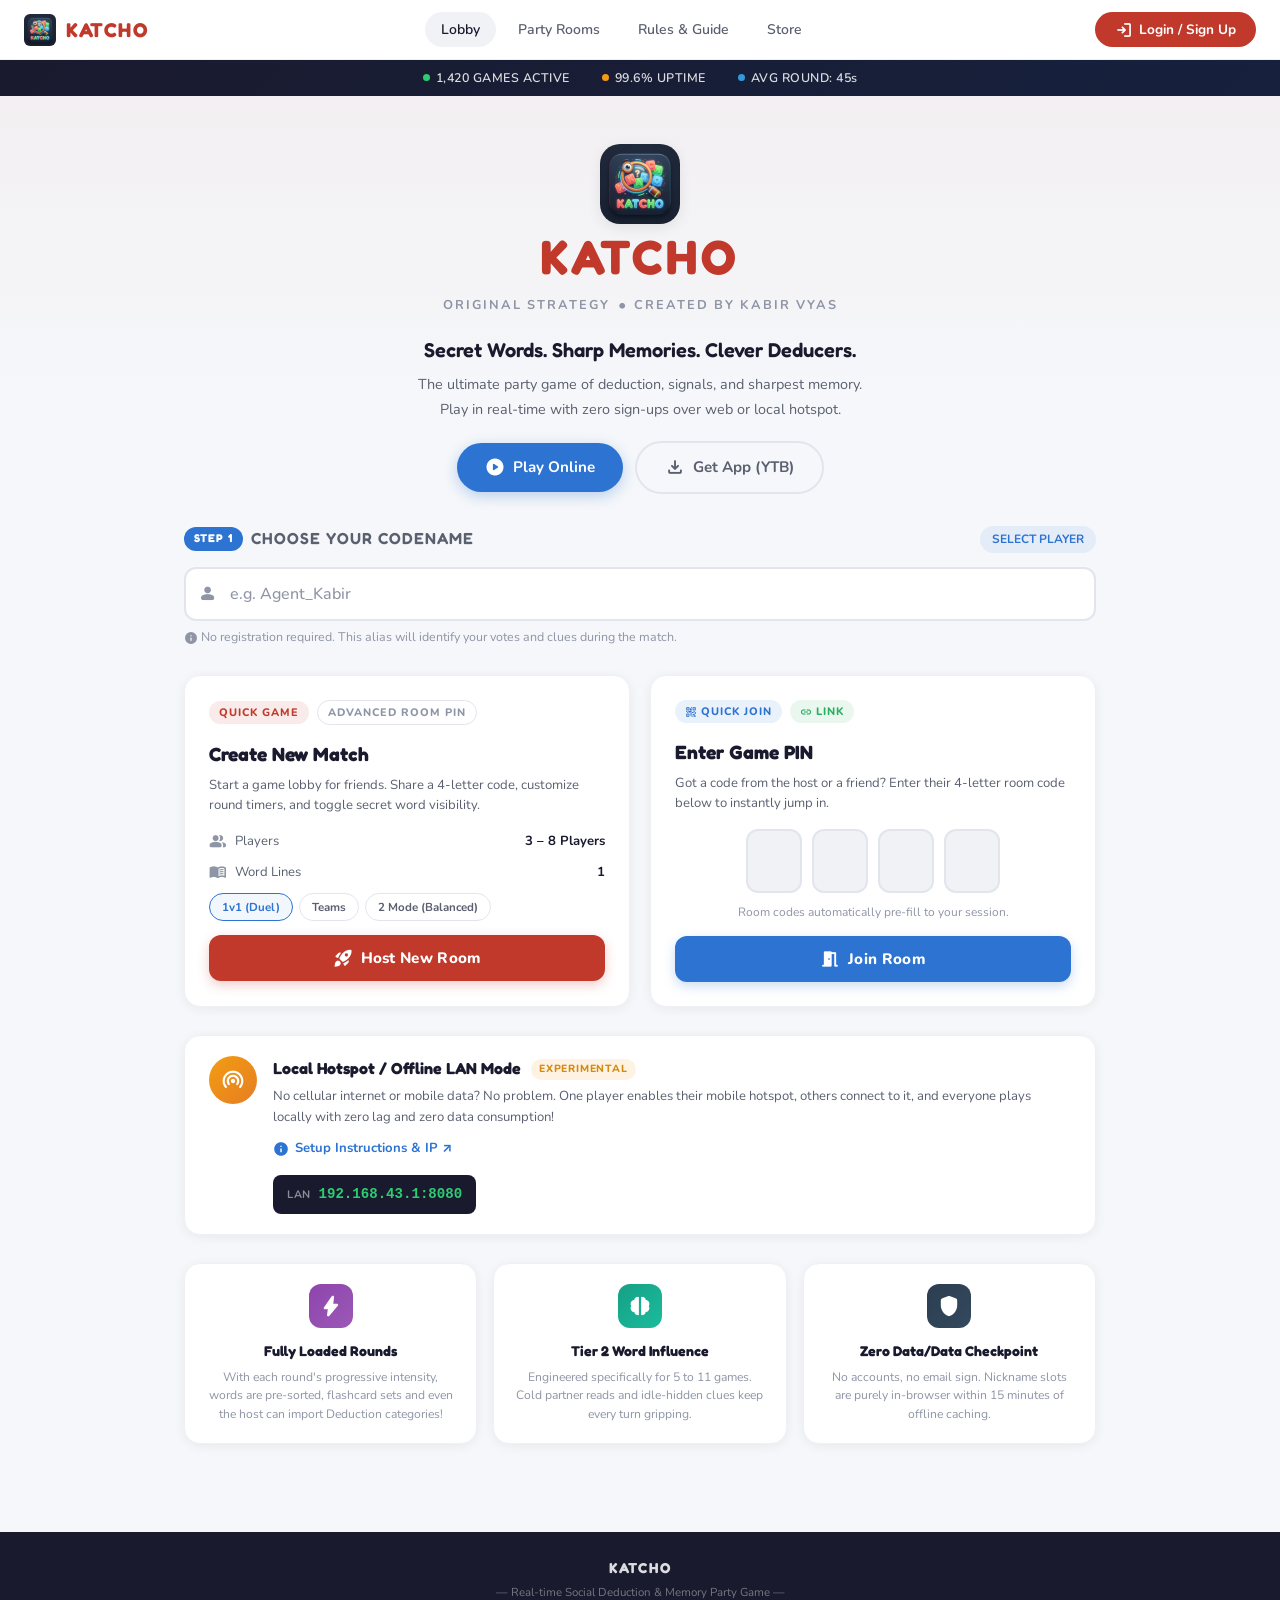
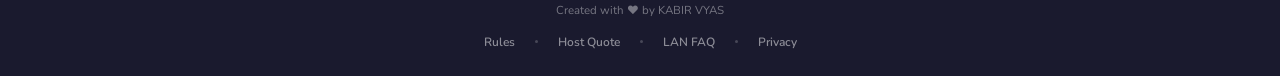
==== static/landing.html @ ed32285f "create files for KATCHO game." ====
<!DOCTYPE html>
<html lang="en">
<head>
  <meta charset="UTF-8" />
  <meta name="viewport" content="width=device-width, initial-scale=1.0" />
  <title>KATCHO — Real-Time Social Deduction & Memory Party Game | Created by KABIR VYAS</title>
  <meta name="description" content="KATCHO is a real-time social deduction & memory party game. Secret words, sharp memories, clever deducers. Play in real-time with zero sign-ups over web or local hotspot." />

  <!-- PWA Meta -->
  <link rel="manifest" href="/manifest.json" />
  <meta name="theme-color" content="#C0392B" />
  <link rel="icon" type="image/png" href="/static/icons/icon-192.png" />
  <link rel="apple-touch-icon" href="/static/icons/icon-192.png" />

  <!-- Fonts -->
  <link rel="preconnect" href="https://fonts.googleapis.com">
  <link rel="preconnect" href="https://fonts.gstatic.com" crossorigin>
  <link href="https://fonts.googleapis.com/css2?family=Fredoka:wght@400;500;600;700&family=Nunito:wght@400;600;700;800;900&family=Inter:wght@400;500;600;700&display=swap" rel="stylesheet">
  <!-- Material Symbols -->
  <link href="https://fonts.googleapis.com/css2?family=Material+Symbols+Rounded:opsz,wght,FILL,GRAD@24,400,1,0" rel="stylesheet" />

  <style>
    /* ============================
       CSS RESET & VARIABLES
       ============================ */
    *, *::before, *::after { box-sizing: border-box; margin: 0; padding: 0; }

    :root {
      --clr-primary: #C0392B;
      --clr-primary-dark: #A93226;
      --clr-primary-light: #E74C3C;
      --clr-accent: #2C73D2;
      --clr-accent-dark: #1A5FB4;
      --clr-accent-light: #5B9BF0;
      --clr-success: #27AE60;
      --clr-warning: #F39C12;
      --clr-bg: #F5F7FA;
      --clr-surface: #FFFFFF;
      --clr-surface-alt: #F0F2F5;
      --clr-text: #1A1A2E;
      --clr-text-secondary: #5A6070;
      --clr-text-muted: #8E95A5;
      --clr-border: #E2E5EC;
      --clr-border-light: #EEF0F4;
      --shadow-sm: 0 1px 3px rgba(0,0,0,0.06), 0 1px 2px rgba(0,0,0,0.04);
      --shadow-md: 0 4px 14px rgba(0,0,0,0.08);
      --shadow-lg: 0 10px 30px rgba(0,0,0,0.10);
      --shadow-card: 0 2px 12px rgba(0,0,0,0.06);
      --radius-sm: 8px;
      --radius-md: 12px;
      --radius-lg: 16px;
      --radius-xl: 20px;
      --radius-pill: 100px;
      --font-display: 'Fredoka', sans-serif;
      --font-body: 'Nunito', 'Inter', sans-serif;
      --transition: 0.25s cubic-bezier(0.4, 0, 0.2, 1);
    }

    html { scroll-behavior: smooth; }
    body {
      font-family: var(--font-body);
      background: var(--clr-bg);
      color: var(--clr-text);
      line-height: 1.6;
      -webkit-font-smoothing: antialiased;
      overflow-x: hidden;
    }
    a { color: var(--clr-accent); text-decoration: none; }
    a:hover { text-decoration: underline; }
    img { max-width: 100%; display: block; }
    button { cursor: pointer; font-family: inherit; border: none; }
    input { font-family: inherit; }

    .material-symbols-rounded {
      font-variation-settings: 'FILL' 1, 'wght' 500, 'GRAD' 0, 'opsz' 24;
      vertical-align: middle;
    }

    /* ============================
       TOP NAVIGATION
       ============================ */
    .top-nav {
      position: sticky;
      top: 0;
      z-index: 100;
      background: rgba(255,255,255,0.92);
      backdrop-filter: blur(16px);
      -webkit-backdrop-filter: blur(16px);
      border-bottom: 1px solid var(--clr-border-light);
      padding: 0 24px;
      height: 60px;
      display: flex;
      align-items: center;
      justify-content: space-between;
    }
    .nav-brand {
      display: flex;
      align-items: center;
      gap: 10px;
    }
    .nav-brand img {
      width: 32px;
      height: 32px;
      border-radius: 6px;
    }
    .nav-brand-text {
      font-family: var(--font-display);
      font-weight: 700;
      font-size: 1.25rem;
      color: var(--clr-primary);
      letter-spacing: 1.5px;
    }
    .nav-links {
      display: flex;
      align-items: center;
      gap: 6px;
      list-style: none;
    }
    .nav-links a {
      padding: 8px 16px;
      border-radius: var(--radius-pill);
      font-weight: 600;
      font-size: 0.875rem;
      color: var(--clr-text-secondary);
      transition: var(--transition);
    }
    .nav-links a:hover, .nav-links a.active {
      background: var(--clr-surface-alt);
      color: var(--clr-text);
      text-decoration: none;
    }
    .nav-actions {
      display: flex;
      align-items: center;
      gap: 10px;
    }
    .btn-nav-login {
      padding: 8px 20px;
      border-radius: var(--radius-pill);
      background: var(--clr-primary);
      color: #fff;
      font-weight: 700;
      font-size: 0.85rem;
      transition: var(--transition);
      display: flex;
      align-items: center;
      gap: 6px;
    }
    .btn-nav-login:hover {
      background: var(--clr-primary-dark);
      transform: translateY(-1px);
      box-shadow: 0 4px 12px rgba(192,57,43,0.3);
    }

    /* ============================
       LIVE STATUS BAR
       ============================ */
    .status-bar {
      background: linear-gradient(135deg, #1A1A2E 0%, #16213E 100%);
      color: rgba(255,255,255,0.85);
      padding: 8px 24px;
      display: flex;
      align-items: center;
      justify-content: center;
      gap: 32px;
      font-size: 0.78rem;
      font-weight: 600;
      letter-spacing: 0.5px;
    }
    .status-bar .stat-item {
      display: flex;
      align-items: center;
      gap: 6px;
    }
    .stat-dot {
      width: 7px;
      height: 7px;
      border-radius: 50%;
      background: #2ECC71;
      animation: pulse-dot 2s infinite;
    }
    .stat-dot.orange { background: #F39C12; }
    .stat-dot.blue { background: #3498DB; }
    @keyframes pulse-dot {
      0%, 100% { opacity: 1; }
      50% { opacity: 0.4; }
    }

    /* ============================
       HERO SECTION
       ============================ */
    .hero-section {
      text-align: center;
      padding: 48px 24px 32px;
      background: linear-gradient(180deg, rgba(192,57,43,0.04) 0%, transparent 70%);
    }
    .hero-logo-wrap {
      display: flex;
      flex-direction: column;
      align-items: center;
      gap: 6px;
      margin-bottom: 16px;
    }
    .hero-logo-icon {
      width: 80px;
      height: 80px;
      border-radius: 20px;
      box-shadow: var(--shadow-md);
      animation: float 3s ease-in-out infinite;
    }
    @keyframes float {
      0%, 100% { transform: translateY(0); }
      50% { transform: translateY(-6px); }
    }
    .hero-title {
      font-family: var(--font-display);
      font-size: 3rem;
      font-weight: 700;
      color: var(--clr-primary);
      letter-spacing: 4px;
      line-height: 1.1;
    }
    .hero-subtitle-row {
      display: flex;
      align-items: center;
      justify-content: center;
      gap: 8px;
      margin-top: 4px;
    }
    .hero-subtitle {
      font-size: 0.8rem;
      font-weight: 700;
      color: var(--clr-text-muted);
      letter-spacing: 2px;
      text-transform: uppercase;
    }
    .hero-tagline {
      font-family: var(--font-display);
      font-size: 1.25rem;
      font-weight: 600;
      color: var(--clr-text);
      margin: 12px 0 6px;
    }
    .hero-description {
      max-width: 560px;
      margin: 0 auto;
      color: var(--clr-text-secondary);
      font-size: 0.9rem;
      line-height: 1.7;
    }
    .hero-cta-row {
      display: flex;
      align-items: center;
      justify-content: center;
      gap: 12px;
      margin-top: 20px;
    }
    .btn-hero {
      display: inline-flex;
      align-items: center;
      gap: 8px;
      padding: 12px 28px;
      border-radius: var(--radius-pill);
      font-weight: 700;
      font-size: 0.95rem;
      transition: var(--transition);
    }
    .btn-hero-primary {
      background: var(--clr-accent);
      color: #fff;
      box-shadow: 0 4px 14px rgba(44,115,210,0.3);
    }
    .btn-hero-primary:hover {
      background: var(--clr-accent-dark);
      transform: translateY(-2px);
      box-shadow: 0 6px 20px rgba(44,115,210,0.35);
      text-decoration: none;
    }
    .btn-hero-outline {
      background: transparent;
      color: var(--clr-text-secondary);
      border: 2px solid var(--clr-border);
    }
    .btn-hero-outline:hover {
      border-color: var(--clr-text-muted);
      color: var(--clr-text);
      text-decoration: none;
    }

    /* ============================
       MAIN CONTENT WRAPPER
       ============================ */
    .main-container {
      max-width: 960px;
      margin: 0 auto;
      padding: 0 24px 48px;
    }

    /* ============================
       SECTION: CODENAME PICKER
       ============================ */
    .section-header {
      display: flex;
      align-items: center;
      justify-content: space-between;
      margin-bottom: 14px;
    }
    .section-title {
      font-family: var(--font-display);
      font-weight: 600;
      font-size: 1rem;
      color: var(--clr-text-secondary);
      display: flex;
      align-items: center;
      gap: 8px;
      text-transform: uppercase;
      letter-spacing: 1px;
    }
    .section-title .step-badge {
      background: var(--clr-accent);
      color: #fff;
      font-size: 0.7rem;
      font-weight: 800;
      padding: 3px 10px;
      border-radius: var(--radius-pill);
    }
    .badge-select {
      font-size: 0.75rem;
      font-weight: 700;
      color: var(--clr-accent);
      background: rgba(44,115,210,0.08);
      padding: 4px 12px;
      border-radius: var(--radius-pill);
    }

    .codename-section {
      margin-bottom: 28px;
    }
    .codename-input-wrap {
      position: relative;
    }
    .codename-input {
      width: 100%;
      padding: 14px 18px;
      padding-left: 44px;
      border: 2px solid var(--clr-border);
      border-radius: var(--radius-md);
      font-size: 1rem;
      font-weight: 700;
      color: var(--clr-text);
      background: var(--clr-surface);
      transition: var(--transition);
      outline: none;
    }
    .codename-input:focus {
      border-color: var(--clr-accent);
      box-shadow: 0 0 0 3px rgba(44,115,210,0.12);
    }
    .codename-input::placeholder {
      color: var(--clr-text-muted);
      font-weight: 500;
    }
    .codename-icon {
      position: absolute;
      left: 14px;
      top: 50%;
      transform: translateY(-50%);
      color: var(--clr-text-muted);
      font-size: 1.2rem;
    }
    .codename-hint {
      font-size: 0.78rem;
      color: var(--clr-text-muted);
      margin-top: 6px;
    }

    /* ============================
       DUAL CARDS: CREATE / JOIN
       ============================ */
    .dual-cards {
      display: grid;
      grid-template-columns: 1fr 1fr;
      gap: 20px;
      margin-bottom: 28px;
    }
    .action-card {
      background: var(--clr-surface);
      border: 1px solid var(--clr-border-light);
      border-radius: var(--radius-lg);
      padding: 24px;
      box-shadow: var(--shadow-card);
      transition: var(--transition);
    }
    .action-card:hover {
      box-shadow: var(--shadow-md);
      transform: translateY(-2px);
    }
    .card-header-row {
      display: flex;
      align-items: center;
      gap: 8px;
      margin-bottom: 14px;
    }
    .card-tag {
      font-size: 0.68rem;
      font-weight: 800;
      text-transform: uppercase;
      letter-spacing: 1px;
      padding: 3px 10px;
      border-radius: var(--radius-pill);
    }
    .tag-red { background: rgba(192,57,43,0.1); color: var(--clr-primary); }
    .tag-blue { background: rgba(44,115,210,0.1); color: var(--clr-accent); }
    .tag-green { background: rgba(39,174,96,0.1); color: var(--clr-success); }
    .tag-outline {
      background: transparent;
      border: 1px solid var(--clr-border);
      color: var(--clr-text-muted);
    }
    .card-title {
      font-family: var(--font-display);
      font-size: 1.2rem;
      font-weight: 700;
      color: var(--clr-text);
      margin-bottom: 6px;
    }
    .card-desc {
      font-size: 0.82rem;
      color: var(--clr-text-secondary);
      margin-bottom: 16px;
      line-height: 1.5;
    }

    /* Create card options */
    .option-row {
      display: flex;
      align-items: center;
      gap: 8px;
      margin-bottom: 10px;
      font-size: 0.82rem;
      color: var(--clr-text-secondary);
    }
    .option-row .material-symbols-rounded {
      font-size: 1.1rem;
      color: var(--clr-text-muted);
    }
    .option-value {
      font-weight: 700;
      color: var(--clr-text);
      margin-left: auto;
    }
    .mode-pills {
      display: flex;
      gap: 6px;
      margin-top: 6px;
      margin-bottom: 14px;
    }
    .mode-pill {
      padding: 5px 12px;
      border-radius: var(--radius-pill);
      font-size: 0.72rem;
      font-weight: 700;
      border: 1.5px solid var(--clr-border);
      color: var(--clr-text-secondary);
      background: transparent;
      transition: var(--transition);
    }
    .mode-pill.active {
      border-color: var(--clr-accent);
      color: var(--clr-accent);
      background: rgba(44,115,210,0.06);
    }
    .mode-pill:hover { border-color: var(--clr-accent-light); }

    .btn-action {
      display: flex;
      align-items: center;
      justify-content: center;
      gap: 8px;
      width: 100%;
      padding: 13px 20px;
      border-radius: var(--radius-md);
      font-weight: 800;
      font-size: 0.95rem;
      transition: var(--transition);
      letter-spacing: 0.3px;
    }
    .btn-host {
      background: var(--clr-primary);
      color: #fff;
      box-shadow: 0 4px 12px rgba(192,57,43,0.25);
    }
    .btn-host:hover {
      background: var(--clr-primary-dark);
      transform: translateY(-1px);
      box-shadow: 0 6px 18px rgba(192,57,43,0.3);
    }
    .btn-join {
      background: var(--clr-accent);
      color: #fff;
      box-shadow: 0 4px 12px rgba(44,115,210,0.25);
    }
    .btn-join:hover {
      background: var(--clr-accent-dark);
      transform: translateY(-1px);
      box-shadow: 0 6px 18px rgba(44,115,210,0.3);
    }

    /* Join card - PIN inputs */
    .pin-inputs {
      display: flex;
      align-items: center;
      justify-content: center;
      gap: 10px;
      margin-bottom: 10px;
    }
    .pin-char {
      width: 56px;
      height: 64px;
      border: 2px solid var(--clr-border);
      border-radius: var(--radius-md);
      font-family: var(--font-display);
      font-size: 1.6rem;
      font-weight: 700;
      text-align: center;
      color: var(--clr-text);
      text-transform: uppercase;
      outline: none;
      transition: var(--transition);
      background: var(--clr-surface-alt);
    }
    .pin-char:focus {
      border-color: var(--clr-accent);
      box-shadow: 0 0 0 3px rgba(44,115,210,0.12);
      background: #fff;
    }
    .pin-dash {
      font-size: 1.6rem;
      font-weight: 700;
      color: var(--clr-text-muted);
    }
    .pin-hint {
      text-align: center;
      font-size: 0.75rem;
      color: var(--clr-text-muted);
      margin-bottom: 14px;
    }

    /* ============================
       LAN / HOTSPOT BANNER
       ============================ */
    .lan-banner {
      background: var(--clr-surface);
      border: 1px solid var(--clr-border-light);
      border-radius: var(--radius-lg);
      padding: 20px 24px;
      box-shadow: var(--shadow-card);
      margin-bottom: 28px;
      display: flex;
      align-items: flex-start;
      gap: 16px;
    }
    .lan-icon-wrap {
      width: 48px;
      height: 48px;
      border-radius: 50%;
      background: linear-gradient(135deg, #F39C12 0%, #E67E22 100%);
      display: flex;
      align-items: center;
      justify-content: center;
      flex-shrink: 0;
      color: #fff;
      font-size: 1.4rem;
    }
    .lan-content { flex: 1; }
    .lan-title-row {
      display: flex;
      align-items: center;
      gap: 10px;
      margin-bottom: 4px;
    }
    .lan-title {
      font-family: var(--font-display);
      font-weight: 700;
      font-size: 1rem;
      color: var(--clr-text);
    }
    .lan-badge {
      font-size: 0.65rem;
      font-weight: 800;
      text-transform: uppercase;
      letter-spacing: 0.8px;
      padding: 2px 8px;
      border-radius: var(--radius-pill);
      background: rgba(243,156,18,0.12);
      color: #D68910;
    }
    .lan-desc {
      font-size: 0.82rem;
      color: var(--clr-text-secondary);
      line-height: 1.6;
      margin-bottom: 10px;
    }
    .lan-link {
      display: inline-flex;
      align-items: center;
      gap: 6px;
      font-size: 0.82rem;
      font-weight: 700;
      color: var(--clr-accent);
    }
    .lan-ip-box {
      display: flex;
      align-items: center;
      gap: 8px;
      margin-top: 10px;
      padding: 8px 14px;
      background: #1A1A2E;
      border-radius: var(--radius-sm);
      width: fit-content;
    }
    .lan-ip-label {
      font-size: 0.68rem;
      font-weight: 700;
      color: rgba(255,255,255,0.5);
      text-transform: uppercase;
      letter-spacing: 0.5px;
    }
    .lan-ip-value {
      font-family: 'Courier New', monospace;
      font-size: 0.88rem;
      font-weight: 700;
      color: #2ECC71;
    }

    /* ============================
       FEATURE CARDS
       ============================ */
    .features-grid {
      display: grid;
      grid-template-columns: repeat(3, 1fr);
      gap: 16px;
      margin-bottom: 40px;
    }
    .feature-card {
      background: var(--clr-surface);
      border: 1px solid var(--clr-border-light);
      border-radius: var(--radius-lg);
      padding: 20px;
      text-align: center;
      box-shadow: var(--shadow-card);
      transition: var(--transition);
    }
    .feature-card:hover {
      box-shadow: var(--shadow-md);
      transform: translateY(-3px);
    }
    .feature-icon-wrap {
      width: 44px;
      height: 44px;
      border-radius: 12px;
      margin: 0 auto 12px;
      display: flex;
      align-items: center;
      justify-content: center;
      font-size: 1.3rem;
      color: #fff;
    }
    .feat-purple { background: linear-gradient(135deg, #8E44AD, #9B59B6); }
    .feat-teal { background: linear-gradient(135deg, #16A085, #1ABC9C); }
    .feat-indigo { background: linear-gradient(135deg, #2C3E50, #34495E); }
    .feature-title {
      font-family: var(--font-display);
      font-weight: 700;
      font-size: 0.88rem;
      color: var(--clr-text);
      margin-bottom: 6px;
    }
    .feature-desc {
      font-size: 0.76rem;
      color: var(--clr-text-muted);
      line-height: 1.5;
    }

    /* ============================
       FOOTER
       ============================ */
    .site-footer {
      background: #1A1A2E;
      color: rgba(255,255,255,0.6);
      padding: 24px;
      text-align: center;
      font-size: 0.78rem;
    }
    .footer-brand {
      font-family: var(--font-display);
      font-weight: 700;
      color: rgba(255,255,255,0.85);
      font-size: 0.9rem;
      letter-spacing: 2px;
      margin-bottom: 4px;
    }
    .footer-tagline {
      font-size: 0.72rem;
      color: rgba(255,255,255,0.4);
      margin-bottom: 12px;
    }
    .footer-links {
      display: flex;
      align-items: center;
      justify-content: center;
      gap: 20px;
      list-style: none;
    }
    .footer-links a {
      color: rgba(255,255,255,0.5);
      font-weight: 600;
      font-size: 0.75rem;
      transition: var(--transition);
    }
    .footer-links a:hover {
      color: #fff;
      text-decoration: none;
    }
    .footer-links .dot {
      width: 3px;
      height: 3px;
      border-radius: 50%;
      background: rgba(255,255,255,0.2);
    }

    /* ============================
       RESPONSIVE
       ============================ */
    @media (max-width: 768px) {
      .dual-cards {
        grid-template-columns: 1fr;
      }
      .features-grid {
        grid-template-columns: 1fr;
      }
      .hero-title {
        font-size: 2.2rem;
        letter-spacing: 3px;
      }
      .status-bar {
        gap: 14px;
        font-size: 0.7rem;
        flex-wrap: wrap;
      }
      .nav-links { display: none; }
      .lan-banner {
        flex-direction: column;
      }
      .pin-char {
        width: 48px;
        height: 56px;
        font-size: 1.3rem;
      }
    }

    @media (max-width: 480px) {
      .hero-title { font-size: 1.8rem; }
      .hero-cta-row { flex-direction: column; }
      .btn-hero { width: 100%; justify-content: center; }
    }

    /* ============================
       ANIMATIONS
       ============================ */
    @keyframes fadeInUp {
      from { opacity: 0; transform: translateY(20px); }
      to { opacity: 1; transform: translateY(0); }
    }
    .animate-in {
      animation: fadeInUp 0.5s ease-out forwards;
    }
    .delay-1 { animation-delay: 0.1s; opacity: 0; }
    .delay-2 { animation-delay: 0.2s; opacity: 0; }
    .delay-3 { animation-delay: 0.3s; opacity: 0; }
    .delay-4 { animation-delay: 0.4s; opacity: 0; }
  </style>
</head>
<body>

  <!-- ============================================ -->
  <!-- TOP NAVIGATION                               -->
  <!-- ============================================ -->
  <nav class="top-nav">
    <div class="nav-brand">
      <img src="/static/icons/icon-192.png" alt="KATCHO Game Logo" />
      <span class="nav-brand-text">KATCHO</span>
    </div>
    <ul class="nav-links">
      <li><a href="#" class="active">Lobby</a></li>
      <li><a href="#party-rooms">Party Rooms</a></li>
      <li><a href="#rules">Rules &amp; Guide</a></li>
      <li><a href="#store">Store</a></li>
    </ul>
    <div class="nav-actions">
      <button class="btn-nav-login" id="btnLogin">
        <span class="material-symbols-rounded" style="font-size:18px;">login</span>
        Login / Sign Up
      </button>
    </div>
  </nav>

  <!-- ============================================ -->
  <!-- LIVE STATUS BAR                              -->
  <!-- ============================================ -->
  <div class="status-bar">
    <div class="stat-item">
      <span class="stat-dot"></span>
      <span id="statGamesActive">1,420 GAMES ACTIVE</span>
    </div>
    <div class="stat-item">
      <span class="stat-dot orange"></span>
      <span>99.6% UPTIME</span>
    </div>
    <div class="stat-item">
      <span class="stat-dot blue"></span>
      <span>AVG ROUND: 45s</span>
    </div>
  </div>

  <!-- ============================================ -->
  <!-- HERO SECTION                                 -->
  <!-- ============================================ -->
  <section class="hero-section">
    <div class="hero-logo-wrap animate-in">
      <img src="/static/icons/icon-192.png" alt="KATCHO Logo" class="hero-logo-icon" />
      <h1 class="hero-title">KATCHO</h1>
      <div class="hero-subtitle-row">
        <span class="hero-subtitle">Original Strategy</span>
        <span style="color: var(--clr-text-muted);">•</span>
        <span class="hero-subtitle">Created by KABIR VYAS</span>
      </div>
    </div>

    <h2 class="hero-tagline animate-in delay-1">Secret Words. Sharp Memories. Clever Deducers.</h2>
    <p class="hero-description animate-in delay-2">
      The ultimate party game of deduction, signals, and sharpest memory.<br>
      Play in real-time with zero sign-ups over web or local hotspot.
    </p>

    <div class="hero-cta-row animate-in delay-3">
      <a href="#play" class="btn-hero btn-hero-primary">
        <span class="material-symbols-rounded" style="font-size:20px;">play_circle</span>
        Play Online
      </a>
      <a href="#" class="btn-hero btn-hero-outline">
        <span class="material-symbols-rounded" style="font-size:20px;">download</span>
        Get App (YTB)
      </a>
    </div>
  </section>

  <!-- ============================================ -->
  <!-- MAIN CONTENT                                 -->
  <!-- ============================================ -->
  <div class="main-container" id="play">

    <!-- STEP 1: CODENAME -->
    <div class="codename-section animate-in delay-3">
      <div class="section-header">
        <div class="section-title">
          <span class="step-badge">STEP 1</span>
          Choose Your Codename
        </div>
        <span class="badge-select">SELECT PLAYER</span>
      </div>
      <div class="codename-input-wrap">
        <span class="material-symbols-rounded codename-icon">person</span>
        <input
          type="text"
          class="codename-input"
          id="inputCodename"
          placeholder="e.g. Agent_Kabir"
          maxlength="18"
          autocomplete="nickname"
        />
      </div>
      <p class="codename-hint">
        <span class="material-symbols-rounded" style="font-size:14px; vertical-align: text-bottom;">info</span>
        No registration required. This alias will identify your votes and clues during the match.
      </p>
    </div>

    <!-- DUAL CARDS: CREATE / JOIN -->
    <div class="dual-cards animate-in delay-4">

      <!-- CREATE CARD -->
      <div class="action-card">
        <div class="card-header-row">
          <span class="card-tag tag-red">Quick Game</span>
          <span class="card-tag tag-outline">Advanced Room PIN</span>
        </div>
        <h3 class="card-title">Create New Match</h3>
        <p class="card-desc">Start a game lobby for friends. Share a 4-letter code, customize round timers, and toggle secret word visibility.</p>

        <div class="option-row">
          <span class="material-symbols-rounded">group</span>
          <span>Players</span>
          <span class="option-value">3 – 8 Players</span>
        </div>
        <div class="option-row">
          <span class="material-symbols-rounded">menu_book</span>
          <span>Word Lines</span>
          <span class="option-value">1</span>
        </div>
        <div class="mode-pills">
          <button class="mode-pill active">1v1 (Duel)</button>
          <button class="mode-pill">Teams</button>
          <button class="mode-pill">2 Mode (Balanced)</button>
        </div>

        <button class="btn-action btn-host" id="btnHostRoom">
          <span class="material-symbols-rounded" style="font-size:20px;">rocket_launch</span>
          Host New Room
        </button>
      </div>

      <!-- JOIN CARD -->
      <div class="action-card">
        <div class="card-header-row">
          <span class="card-tag tag-blue">
            <span class="material-symbols-rounded" style="font-size:12px;">qr_code_2</span>
            Quick Join
          </span>
          <span class="card-tag tag-green">
            <span class="material-symbols-rounded" style="font-size:12px;">link</span>
            Link
          </span>
        </div>
        <h3 class="card-title">Enter Game PIN</h3>
        <p class="card-desc">Got a code from the host or a friend? Enter their 4-letter room code below to instantly jump in.</p>

        <div class="pin-inputs">
          <input type="text" class="pin-char" maxlength="1" data-pin="0" />
          <input type="text" class="pin-char" maxlength="1" data-pin="1" />
          <input type="text" class="pin-char" maxlength="1" data-pin="2" />
          <input type="text" class="pin-char" maxlength="1" data-pin="3" />
        </div>
        <p class="pin-hint">Room codes automatically pre-fill to your session.</p>

        <button class="btn-action btn-join" id="btnJoinRoom">
          <span class="material-symbols-rounded" style="font-size:20px;">meeting_room</span>
          Join Room
        </button>
      </div>
    </div>

    <!-- LAN / HOTSPOT BANNER -->
    <div class="lan-banner animate-in delay-4">
      <div class="lan-icon-wrap">
        <span class="material-symbols-rounded">wifi_tethering</span>
      </div>
      <div class="lan-content">
        <div class="lan-title-row">
          <span class="lan-title">Local Hotspot / Offline LAN Mode</span>
          <span class="lan-badge">Experimental</span>
        </div>
        <p class="lan-desc">
          No cellular internet or mobile data? No problem. One player enables their mobile hotspot, others connect to it, and
          everyone plays locally with zero lag and zero data consumption!
        </p>
        <a href="#" class="lan-link" id="linkShowLan">
          <span class="material-symbols-rounded" style="font-size:16px;">info</span>
          Setup Instructions &amp; IP ↗
        </a>
        <div class="lan-ip-box" id="lanIpBox">
          <span class="lan-ip-label">LAN</span>
          <span class="lan-ip-value" id="lanIpDisplay">192.168.43.1:8080</span>
        </div>
      </div>
    </div>

    <!-- FEATURE CARDS -->
    <div class="features-grid">
      <div class="feature-card animate-in delay-1">
        <div class="feature-icon-wrap feat-purple">
          <span class="material-symbols-rounded">bolt</span>
        </div>
        <h4 class="feature-title">Fully Loaded Rounds</h4>
        <p class="feature-desc">
          With each round's progressive intensity, words are pre-sorted, flashcard sets and
          even the host can import Deduction categories!
        </p>
      </div>
      <div class="feature-card animate-in delay-2">
        <div class="feature-icon-wrap feat-teal">
          <span class="material-symbols-rounded">neurology</span>
        </div>
        <h4 class="feature-title">Tier 2 Word Influence</h4>
        <p class="feature-desc">
          Engineered specifically for 5 to 11 games. Cold partner reads and idle-hidden clues keep every turn gripping.
        </p>
      </div>
      <div class="feature-card animate-in delay-3">
        <div class="feature-icon-wrap feat-indigo">
          <span class="material-symbols-rounded">shield</span>
        </div>
        <h4 class="feature-title">Zero Data/Data Checkpoint</h4>
        <p class="feature-desc">
          No accounts, no email sign. Nickname slots are purely in-browser within 15 minutes of offline caching.
        </p>
      </div>
    </div>
  </div>

  <!-- ============================================ -->
  <!-- FOOTER                                       -->
  <!-- ============================================ -->
  <footer class="site-footer">
    <div class="footer-brand">KATCHO</div>
    <p class="footer-tagline">— Real-time Social Deduction & Memory Party Game —<br>Created with ❤️ by KABIR VYAS</p>
    <ul class="footer-links">
      <li><a href="#">Rules</a></li>
      <li class="dot"></li>
      <li><a href="#">Host Quote</a></li>
      <li class="dot"></li>
      <li><a href="#">LAN FAQ</a></li>
      <li class="dot"></li>
      <li><a href="#">Privacy</a></li>
    </ul>
  </footer>

  <!-- ============================================ -->
  <!-- SCRIPTS                                      -->
  <!-- ============================================ -->
  <script>
    // --- Load saved codename from localStorage ---
    const codenameInput = document.getElementById('inputCodename');
    const savedName = localStorage.getItem('katcho_player_name');
    if (savedName) codenameInput.value = savedName;
    codenameInput.addEventListener('input', () => {
      localStorage.setItem('katcho_player_name', codenameInput.value.trim());
    });

    // --- PIN Input auto-advance ---
    const pinInputs = document.querySelectorAll('.pin-char');
    pinInputs.forEach((input, idx) => {
      input.addEventListener('input', (e) => {
        const val = e.target.value.toUpperCase();
        e.target.value = val;
        if (val && idx < pinInputs.length - 1) {
          pinInputs[idx + 1].focus();
        }
      });
      input.addEventListener('keydown', (e) => {
        if (e.key === 'Backspace' && !e.target.value && idx > 0) {
          pinInputs[idx - 1].focus();
        }
      });
    });

    // --- Join Room ---
    document.getElementById('btnJoinRoom').addEventListener('click', () => {
      const code = Array.from(pinInputs).map(i => i.value).join('').toUpperCase();
      if (code.length < 4) {
        alert('Please enter a valid 4-character room code.');
        return;
      }
      const name = codenameInput.value.trim();
      if (name) localStorage.setItem('katcho_player_name', name);
      // Navigate to game page with room code
      window.location.href = `/play?join=${code}`;
    });

    // --- Host Room ---
    document.getElementById('btnHostRoom').addEventListener('click', () => {
      const name = codenameInput.value.trim();
      if (name) localStorage.setItem('katcho_player_name', name);
      window.location.href = '/play';
    });

    // --- Fetch LAN info ---
    async function loadLanInfo() {
      try {
        const resp = await fetch('/api/lan-info');
        const data = await resp.json();
        if (data && data.lan_url) {
          document.getElementById('lanIpDisplay').textContent =
            data.lan_url.replace('http://', '');
        }
      } catch (e) {
        // Silently fail - LAN info is optional
      }
    }
    loadLanInfo();

    // --- Simulated live stats counter ---
    function animateCounter() {
      const el = document.getElementById('statGamesActive');
      let base = 1420;
      setInterval(() => {
        base += Math.floor(Math.random() * 5) - 2;
        if (base < 1380) base = 1380;
        if (base > 1500) base = 1500;
        el.textContent = base.toLocaleString() + ' GAMES ACTIVE';
      }, 4000);
    }
    animateCounter();

    // --- Intersection Observer for scroll animations ---
    const observer = new IntersectionObserver((entries) => {
      entries.forEach(entry => {
        if (entry.isIntersecting) {
          entry.target.classList.add('animate-in');
        }
      });
    }, { threshold: 0.1 });

    document.querySelectorAll('.feature-card, .action-card, .lan-banner').forEach(el => {
      observer.observe(el);
    });
  </script>

</body>
</html>
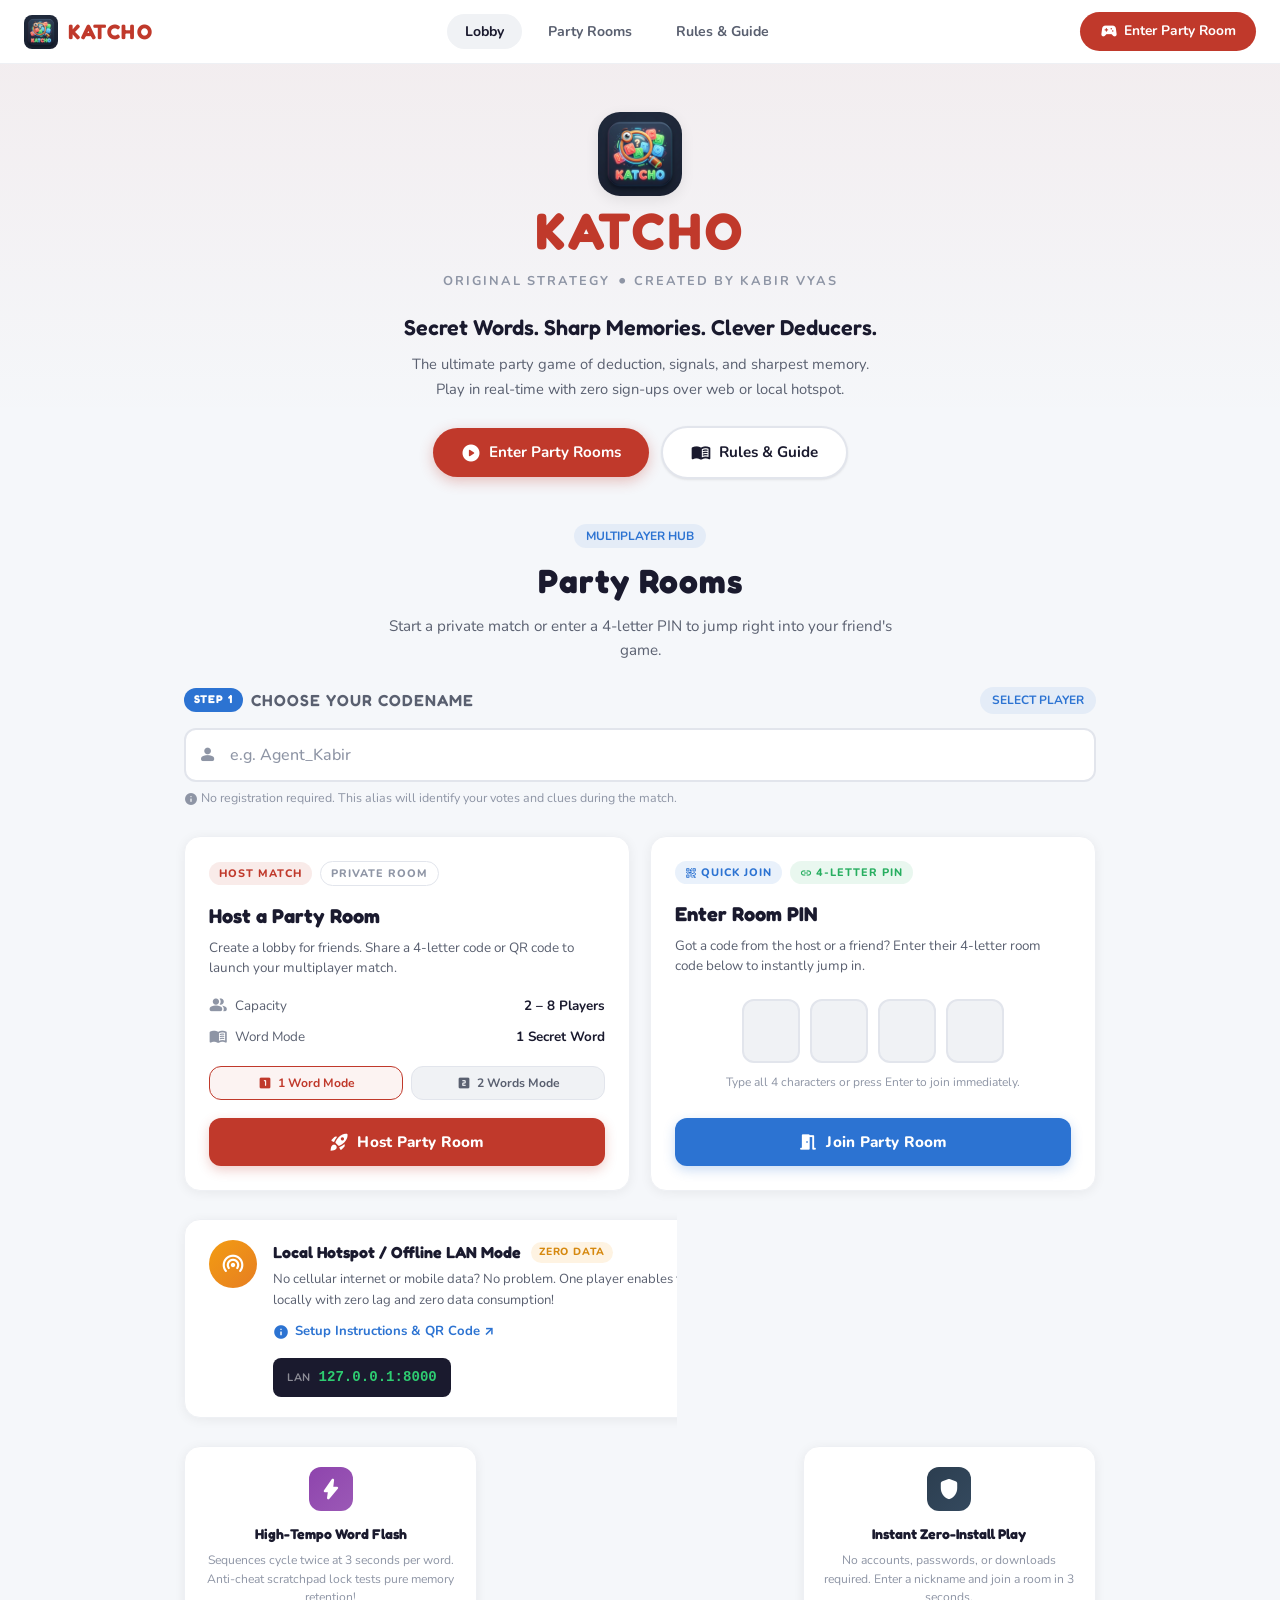
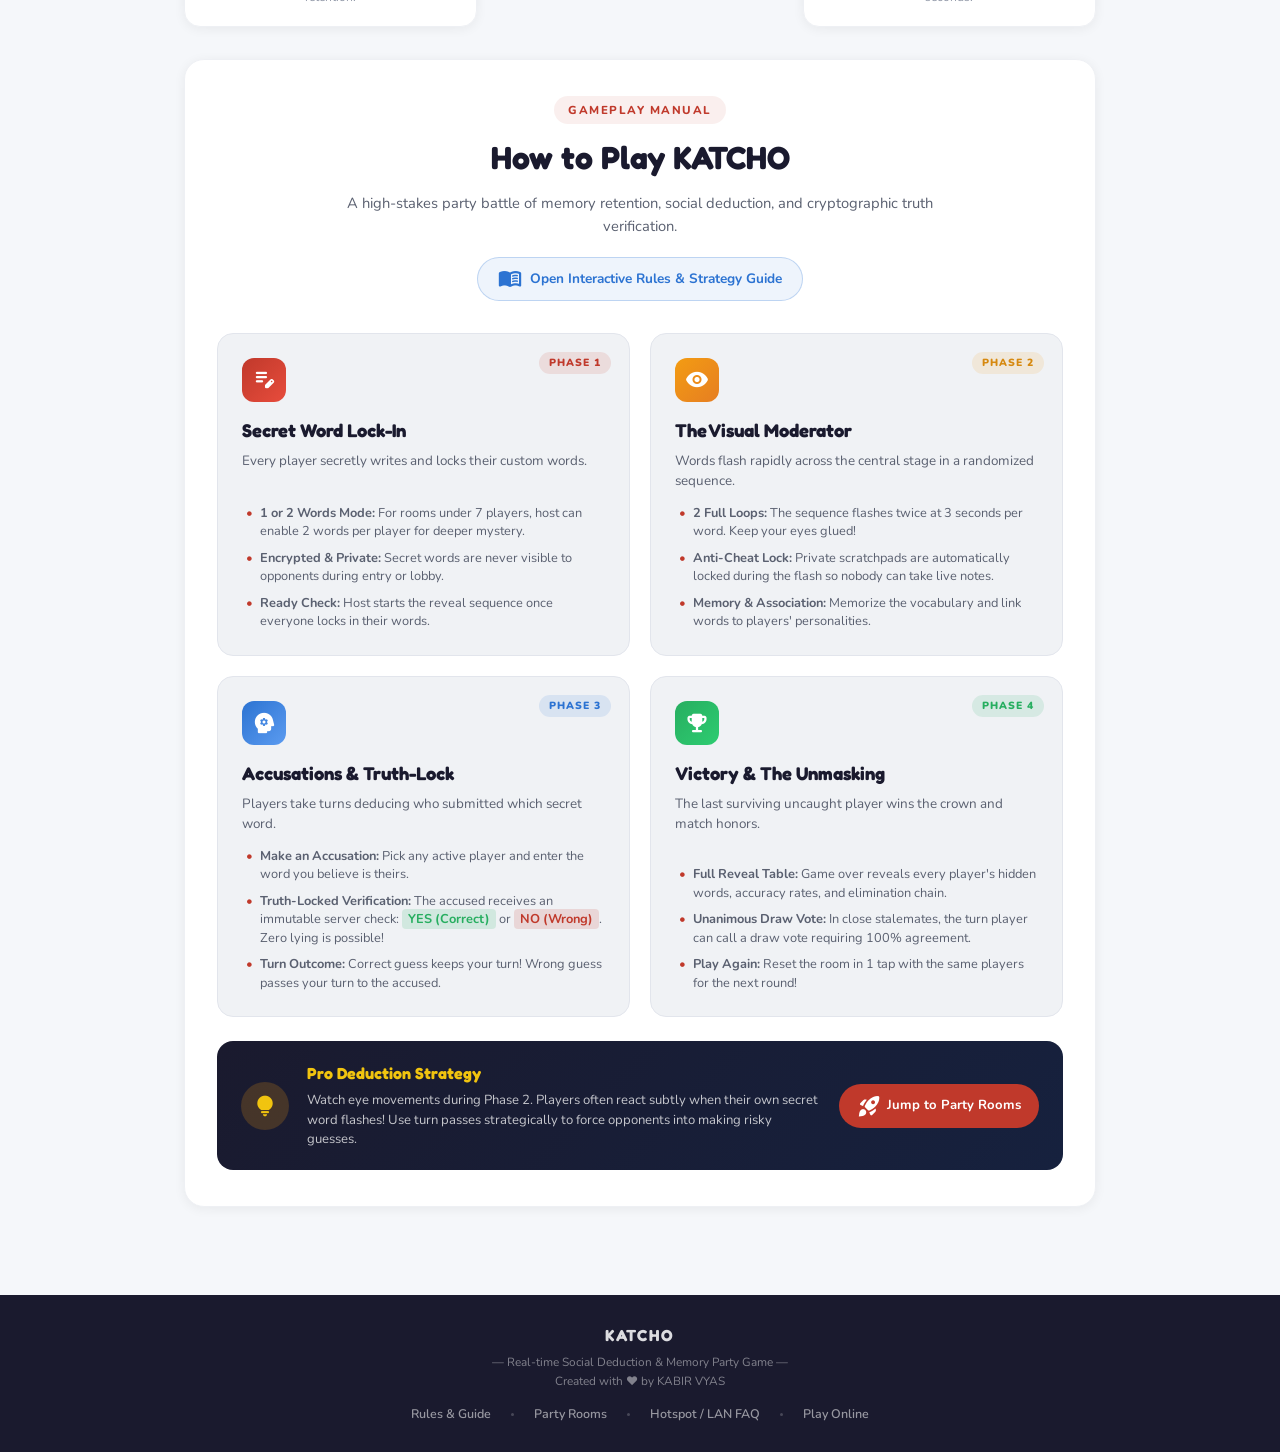
==== commit dde45427: "solve frontend home page problems." ====
--- a/static/landing.html
+++ b/static/landing.html
@@ -3,8 +3,8 @@
 <head>
   <meta charset="UTF-8" />
   <meta name="viewport" content="width=device-width, initial-scale=1.0" />
-  <title>KATCHO — Real-Time Social Deduction & Memory Party Game | Created by KABIR VYAS</title>
-  <meta name="description" content="KATCHO is a real-time social deduction & memory party game. Secret words, sharp memories, clever deducers. Play in real-time with zero sign-ups over web or local hotspot." />
+  <title>KATCHO — Real-Time Social Deduction &amp; Memory Party Game | Created by KABIR VYAS</title>
+  <meta name="description" content="KATCHO is a real-time social deduction &amp; memory party game. Secret words, sharp memories, clever deducers. Play in real-time with zero sign-ups over web or local hotspot." />
 
   <!-- PWA Meta -->
   <link rel="manifest" href="/manifest.json" />
@@ -88,7 +88,7 @@
       -webkit-backdrop-filter: blur(16px);
       border-bottom: 1px solid var(--clr-border-light);
       padding: 0 24px;
-      height: 60px;
+      height: 64px;
       display: flex;
       align-items: center;
       justify-content: space-between;
@@ -99,28 +99,28 @@
       gap: 10px;
     }
     .nav-brand img {
-      width: 32px;
-      height: 32px;
-      border-radius: 6px;
+      width: 34px;
+      height: 34px;
+      border-radius: 8px;
     }
     .nav-brand-text {
       font-family: var(--font-display);
       font-weight: 700;
-      font-size: 1.25rem;
+      font-size: 1.3rem;
       color: var(--clr-primary);
       letter-spacing: 1.5px;
     }
     .nav-links {
       display: flex;
       align-items: center;
-      gap: 6px;
+      gap: 8px;
       list-style: none;
     }
     .nav-links a {
-      padding: 8px 16px;
+      padding: 8px 18px;
       border-radius: var(--radius-pill);
-      font-weight: 600;
-      font-size: 0.875rem;
+      font-weight: 700;
+      font-size: 0.88rem;
       color: var(--clr-text-secondary);
       transition: var(--transition);
     }
@@ -134,56 +134,23 @@
       align-items: center;
       gap: 10px;
     }
-    .btn-nav-login {
+    .btn-nav-play {
       padding: 8px 20px;
       border-radius: var(--radius-pill);
       background: var(--clr-primary);
-      color: #fff;
-      font-weight: 700;
-      font-size: 0.85rem;
+      color: #fff !important;
+      font-weight: 700;
+      font-size: 0.86rem;
       transition: var(--transition);
       display: flex;
       align-items: center;
       gap: 6px;
-    }
-    .btn-nav-login:hover {
+      text-decoration: none !important;
+    }
+    .btn-nav-play:hover {
       background: var(--clr-primary-dark);
       transform: translateY(-1px);
       box-shadow: 0 4px 12px rgba(192,57,43,0.3);
-    }
-
-    /* ============================
-       LIVE STATUS BAR
-       ============================ */
-    .status-bar {
-      background: linear-gradient(135deg, #1A1A2E 0%, #16213E 100%);
-      color: rgba(255,255,255,0.85);
-      padding: 8px 24px;
-      display: flex;
-      align-items: center;
-      justify-content: center;
-      gap: 32px;
-      font-size: 0.78rem;
-      font-weight: 600;
-      letter-spacing: 0.5px;
-    }
-    .status-bar .stat-item {
-      display: flex;
-      align-items: center;
-      gap: 6px;
-    }
-    .stat-dot {
-      width: 7px;
-      height: 7px;
-      border-radius: 50%;
-      background: #2ECC71;
-      animation: pulse-dot 2s infinite;
-    }
-    .stat-dot.orange { background: #F39C12; }
-    .stat-dot.blue { background: #3498DB; }
-    @keyframes pulse-dot {
-      0%, 100% { opacity: 1; }
-      50% { opacity: 0.4; }
     }
 
     /* ============================
@@ -192,7 +159,7 @@
     .hero-section {
       text-align: center;
       padding: 48px 24px 32px;
-      background: linear-gradient(180deg, rgba(192,57,43,0.04) 0%, transparent 70%);
+      background: linear-gradient(180deg, rgba(192,57,43,0.05) 0%, transparent 80%);
     }
     .hero-logo-wrap {
       display: flex;
@@ -202,9 +169,9 @@
       margin-bottom: 16px;
     }
     .hero-logo-icon {
-      width: 80px;
-      height: 80px;
-      border-radius: 20px;
+      width: 84px;
+      height: 84px;
+      border-radius: 22px;
       box-shadow: var(--shadow-md);
       animation: float 3s ease-in-out infinite;
     }
@@ -214,7 +181,7 @@
     }
     .hero-title {
       font-family: var(--font-display);
-      font-size: 3rem;
+      font-size: 3.2rem;
       font-weight: 700;
       color: var(--clr-primary);
       letter-spacing: 4px;
@@ -236,16 +203,16 @@
     }
     .hero-tagline {
       font-family: var(--font-display);
-      font-size: 1.25rem;
+      font-size: 1.35rem;
       font-weight: 600;
       color: var(--clr-text);
-      margin: 12px 0 6px;
+      margin: 14px 0 8px;
     }
     .hero-description {
-      max-width: 560px;
+      max-width: 580px;
       margin: 0 auto;
       color: var(--clr-text-secondary);
-      font-size: 0.9rem;
+      font-size: 0.92rem;
       line-height: 1.7;
     }
     .hero-cta-row {
@@ -253,7 +220,7 @@
       align-items: center;
       justify-content: center;
       gap: 12px;
-      margin-top: 20px;
+      margin-top: 24px;
     }
     .btn-hero {
       display: inline-flex;
@@ -266,25 +233,27 @@
       transition: var(--transition);
     }
     .btn-hero-primary {
-      background: var(--clr-accent);
+      background: var(--clr-primary);
       color: #fff;
-      box-shadow: 0 4px 14px rgba(44,115,210,0.3);
+      box-shadow: 0 4px 14px rgba(192,57,43,0.3);
     }
     .btn-hero-primary:hover {
-      background: var(--clr-accent-dark);
+      background: var(--clr-primary-dark);
       transform: translateY(-2px);
-      box-shadow: 0 6px 20px rgba(44,115,210,0.35);
+      box-shadow: 0 6px 20px rgba(192,57,43,0.35);
       text-decoration: none;
     }
     .btn-hero-outline {
-      background: transparent;
-      color: var(--clr-text-secondary);
+      background: var(--clr-surface);
+      color: var(--clr-text);
       border: 2px solid var(--clr-border);
+      box-shadow: var(--shadow-sm);
     }
     .btn-hero-outline:hover {
-      border-color: var(--clr-text-muted);
-      color: var(--clr-text);
+      border-color: var(--clr-accent);
+      color: var(--clr-accent);
       text-decoration: none;
+      transform: translateY(-2px);
     }
 
     /* ============================
@@ -294,6 +263,30 @@
       max-width: 960px;
       margin: 0 auto;
       padding: 0 24px 48px;
+    }
+
+    /* ============================
+       PARTY ROOMS HEADER
+       ============================ */
+    .party-rooms-header {
+      text-align: center;
+      margin-bottom: 24px;
+      padding-top: 12px;
+    }
+    .party-section-heading {
+      font-family: var(--font-display);
+      font-size: 2.1rem;
+      font-weight: 700;
+      color: var(--clr-text);
+      letter-spacing: 1px;
+      margin-top: 6px;
+      margin-bottom: 6px;
+    }
+    .party-section-sub {
+      color: var(--clr-text-secondary);
+      font-size: 0.95rem;
+      max-width: 540px;
+      margin: 0 auto;
     }
 
     /* ============================
@@ -390,6 +383,8 @@
       padding: 24px;
       box-shadow: var(--shadow-card);
       transition: var(--transition);
+      display: flex;
+      flex-direction: column;
     }
     .action-card:hover {
       box-shadow: var(--shadow-md);
@@ -419,13 +414,13 @@
     }
     .card-title {
       font-family: var(--font-display);
-      font-size: 1.2rem;
+      font-size: 1.25rem;
       font-weight: 700;
       color: var(--clr-text);
       margin-bottom: 6px;
     }
     .card-desc {
-      font-size: 0.82rem;
+      font-size: 0.84rem;
       color: var(--clr-text-secondary);
       margin-bottom: 16px;
       line-height: 1.5;
@@ -437,11 +432,11 @@
       align-items: center;
       gap: 8px;
       margin-bottom: 10px;
-      font-size: 0.82rem;
+      font-size: 0.84rem;
       color: var(--clr-text-secondary);
     }
     .option-row .material-symbols-rounded {
-      font-size: 1.1rem;
+      font-size: 1.15rem;
       color: var(--clr-text-muted);
     }
     .option-value {
@@ -451,26 +446,31 @@
     }
     .mode-pills {
       display: flex;
-      gap: 6px;
-      margin-top: 6px;
-      margin-bottom: 14px;
+      gap: 8px;
+      margin-top: 8px;
+      margin-bottom: 18px;
     }
     .mode-pill {
-      padding: 5px 12px;
-      border-radius: var(--radius-pill);
-      font-size: 0.72rem;
+      flex: 1;
+      padding: 8px 12px;
+      border-radius: var(--radius-md);
+      font-size: 0.76rem;
       font-weight: 700;
       border: 1.5px solid var(--clr-border);
       color: var(--clr-text-secondary);
-      background: transparent;
+      background: var(--clr-surface-alt);
       transition: var(--transition);
+      display: inline-flex;
+      align-items: center;
+      justify-content: center;
+      gap: 6px;
     }
     .mode-pill.active {
-      border-color: var(--clr-accent);
-      color: var(--clr-accent);
-      background: rgba(44,115,210,0.06);
-    }
-    .mode-pill:hover { border-color: var(--clr-accent-light); }
+      border-color: var(--clr-primary);
+      color: var(--clr-primary);
+      background: rgba(192,57,43,0.06);
+    }
+    .mode-pill:hover { border-color: var(--clr-primary-light); }
 
     .btn-action {
       display: flex;
@@ -478,12 +478,13 @@
       justify-content: center;
       gap: 8px;
       width: 100%;
-      padding: 13px 20px;
+      padding: 14px 20px;
       border-radius: var(--radius-md);
       font-weight: 800;
       font-size: 0.95rem;
       transition: var(--transition);
       letter-spacing: 0.3px;
+      margin-top: auto;
     }
     .btn-host {
       background: var(--clr-primary);
@@ -513,9 +514,10 @@
       justify-content: center;
       gap: 10px;
       margin-bottom: 10px;
+      margin-top: 6px;
     }
     .pin-char {
-      width: 56px;
+      width: 58px;
       height: 64px;
       border: 2px solid var(--clr-border);
       border-radius: var(--radius-md);
@@ -534,16 +536,11 @@
       box-shadow: 0 0 0 3px rgba(44,115,210,0.12);
       background: #fff;
     }
-    .pin-dash {
-      font-size: 1.6rem;
-      font-weight: 700;
-      color: var(--clr-text-muted);
-    }
     .pin-hint {
       text-align: center;
       font-size: 0.75rem;
       color: var(--clr-text-muted);
-      margin-bottom: 14px;
+      margin-bottom: 18px;
     }
 
     /* ============================
@@ -608,6 +605,7 @@
       font-size: 0.82rem;
       font-weight: 700;
       color: var(--clr-accent);
+      cursor: pointer;
     }
     .lan-ip-box {
       display: flex;
@@ -640,7 +638,7 @@
       display: grid;
       grid-template-columns: repeat(3, 1fr);
       gap: 16px;
-      margin-bottom: 40px;
+      margin-bottom: 32px;
     }
     .feature-card {
       background: var(--clr-surface);
@@ -683,12 +681,448 @@
     }
 
     /* ============================
+       RULES & HOW TO PLAY SECTION
+       ============================ */
+    .rules-section {
+      background: var(--clr-surface);
+      border: 1px solid var(--clr-border-light);
+      border-radius: var(--radius-xl);
+      padding: 36px 32px;
+      margin-bottom: 40px;
+      box-shadow: var(--shadow-card);
+    }
+    .rules-section-header {
+      text-align: center;
+      margin-bottom: 32px;
+    }
+    .badge-rules {
+      font-size: 0.72rem;
+      font-weight: 800;
+      letter-spacing: 1.5px;
+      text-transform: uppercase;
+      color: var(--clr-primary);
+      background: rgba(192,57,43,0.08);
+      padding: 5px 14px;
+      border-radius: var(--radius-pill);
+      display: inline-block;
+      margin-bottom: 8px;
+    }
+    .rules-title {
+      font-family: var(--font-display);
+      font-size: 2rem;
+      font-weight: 700;
+      color: var(--clr-text);
+      margin-bottom: 8px;
+    }
+    .rules-subtitle {
+      color: var(--clr-text-secondary);
+      font-size: 0.92rem;
+      max-width: 600px;
+      margin: 0 auto 18px;
+    }
+    .btn-rules-modal-trigger {
+      display: inline-flex;
+      align-items: center;
+      gap: 8px;
+      background: rgba(44,115,210,0.08);
+      color: var(--clr-accent);
+      border: 1.5px solid rgba(44,115,210,0.25);
+      border-radius: var(--radius-pill);
+      padding: 9px 20px;
+      font-size: 0.85rem;
+      font-weight: 700;
+      cursor: pointer;
+      transition: var(--transition);
+    }
+    .btn-rules-modal-trigger:hover {
+      background: var(--clr-accent);
+      color: #fff;
+      border-color: var(--clr-accent);
+      transform: translateY(-1px);
+      box-shadow: 0 4px 12px rgba(44,115,210,0.25);
+    }
+
+    .rules-phases-grid {
+      display: grid;
+      grid-template-columns: repeat(2, 1fr);
+      gap: 20px;
+      margin-bottom: 24px;
+    }
+    .rule-card {
+      background: var(--clr-surface-alt);
+      border: 1px solid var(--clr-border);
+      border-radius: var(--radius-lg);
+      padding: 24px;
+      position: relative;
+      transition: var(--transition);
+      display: flex;
+      flex-direction: column;
+    }
+    .rule-card:hover {
+      background: #fff;
+      border-color: var(--clr-border-light);
+      box-shadow: var(--shadow-md);
+      transform: translateY(-2px);
+    }
+    .rule-phase-badge {
+      position: absolute;
+      top: 18px;
+      right: 18px;
+      font-size: 0.65rem;
+      font-weight: 900;
+      letter-spacing: 1px;
+      padding: 3px 10px;
+      border-radius: var(--radius-pill);
+    }
+    .phase-1 { background: rgba(192,57,43,0.12); color: var(--clr-primary); }
+    .phase-2 { background: rgba(243,156,18,0.12); color: #D68910; }
+    .phase-3 { background: rgba(44,115,210,0.12); color: var(--clr-accent); }
+    .phase-4 { background: rgba(39,174,96,0.12); color: var(--clr-success); }
+
+    .rule-icon-circle {
+      width: 44px;
+      height: 44px;
+      border-radius: 12px;
+      display: flex;
+      align-items: center;
+      justify-content: center;
+      color: #fff;
+      margin-bottom: 14px;
+    }
+    .phase-icon-1 { background: linear-gradient(135deg, #C0392B, #E74C3C); }
+    .phase-icon-2 { background: linear-gradient(135deg, #F39C12, #E67E22); }
+    .phase-icon-3 { background: linear-gradient(135deg, #2C73D2, #5B9BF0); }
+    .phase-icon-4 { background: linear-gradient(135deg, #27AE60, #2ECC71); }
+
+    .rule-card-title {
+      font-family: var(--font-display);
+      font-size: 1.15rem;
+      font-weight: 700;
+      color: var(--clr-text);
+      margin-bottom: 6px;
+    }
+    .rule-card-desc {
+      font-size: 0.84rem;
+      color: var(--clr-text-secondary);
+      margin-bottom: 12px;
+      line-height: 1.5;
+    }
+    .rule-card-list {
+      list-style: none;
+      display: flex;
+      flex-direction: column;
+      gap: 8px;
+      font-size: 0.8rem;
+      color: var(--clr-text-secondary);
+      margin-top: auto;
+    }
+    .rule-card-list li {
+      position: relative;
+      padding-left: 18px;
+      line-height: 1.45;
+    }
+    .rule-card-list li::before {
+      content: "•";
+      position: absolute;
+      left: 4px;
+      color: var(--clr-primary);
+      font-weight: bold;
+    }
+    .tag-yes {
+      background: rgba(39,174,96,0.15);
+      color: var(--clr-success);
+      padding: 1px 6px;
+      border-radius: 4px;
+      font-weight: 700;
+    }
+    .tag-no {
+      background: rgba(192,57,43,0.15);
+      color: var(--clr-primary);
+      padding: 1px 6px;
+      border-radius: 4px;
+      font-weight: 700;
+    }
+
+    .pro-tips-card {
+      background: linear-gradient(135deg, #1A1A2E 0%, #16213E 100%);
+      color: #fff;
+      border-radius: var(--radius-lg);
+      padding: 20px 24px;
+      display: flex;
+      align-items: center;
+      gap: 18px;
+    }
+    .pro-tips-icon {
+      width: 48px;
+      height: 48px;
+      border-radius: 50%;
+      background: rgba(243,156,18,0.2);
+      color: #F1C40F;
+      display: flex;
+      align-items: center;
+      justify-content: center;
+      flex-shrink: 0;
+      font-size: 1.5rem;
+    }
+    .pro-tips-content { flex: 1; }
+    .pro-tips-content h4 {
+      font-family: var(--font-display);
+      font-size: 1rem;
+      font-weight: 700;
+      color: #F1C40F;
+      margin-bottom: 4px;
+    }
+    .pro-tips-content p {
+      font-size: 0.82rem;
+      color: rgba(255,255,255,0.75);
+      line-height: 1.5;
+    }
+    .btn-jump-party {
+      display: inline-flex;
+      align-items: center;
+      gap: 6px;
+      background: var(--clr-primary);
+      color: #fff !important;
+      padding: 10px 18px;
+      border-radius: var(--radius-pill);
+      font-weight: 700;
+      font-size: 0.82rem;
+      white-space: nowrap;
+      transition: var(--transition);
+      text-decoration: none !important;
+    }
+    .btn-jump-party:hover {
+      background: var(--clr-primary-light);
+      transform: translateY(-1px);
+    }
+
+    /* ============================
+       MODAL OVERLAY (RULES & LAN)
+       ============================ */
+    .landing-modal-overlay {
+      position: fixed;
+      inset: 0;
+      z-index: 1000;
+      background: rgba(15, 23, 42, 0.72);
+      backdrop-filter: blur(8px);
+      -webkit-backdrop-filter: blur(8px);
+      display: flex;
+      align-items: center;
+      justify-content: center;
+      padding: 20px;
+      transition: opacity 0.25s ease, visibility 0.25s ease;
+    }
+    .landing-modal-overlay.hidden {
+      opacity: 0;
+      visibility: hidden;
+      pointer-events: none;
+    }
+    .landing-modal {
+      background: #FFFFFF;
+      width: 100%;
+      max-width: 680px;
+      max-height: 86vh;
+      border-radius: var(--radius-xl);
+      box-shadow: 0 25px 60px rgba(0,0,0,0.3);
+      display: flex;
+      flex-direction: column;
+      overflow: hidden;
+      animation: modalScaleIn 0.25s cubic-bezier(0.16, 1, 0.3, 1);
+    }
+    @keyframes modalScaleIn {
+      from { transform: scale(0.95); opacity: 0; }
+      to { transform: scale(1); opacity: 1; }
+    }
+    .landing-modal-header {
+      padding: 20px 24px;
+      border-bottom: 1px solid var(--clr-border-light);
+      display: flex;
+      align-items: center;
+      justify-content: space-between;
+    }
+    .landing-modal-title {
+      display: flex;
+      align-items: center;
+      gap: 10px;
+    }
+    .landing-modal-title h3 {
+      font-family: var(--font-display);
+      font-size: 1.15rem;
+      font-weight: 700;
+      color: var(--clr-text);
+    }
+    .landing-modal-close {
+      background: var(--clr-surface-alt);
+      color: var(--clr-text-secondary);
+      border: none;
+      width: 32px;
+      height: 32px;
+      border-radius: 50%;
+      font-size: 1.3rem;
+      line-height: 1;
+      display: flex;
+      align-items: center;
+      justify-content: center;
+      cursor: pointer;
+      transition: var(--transition);
+    }
+    .landing-modal-close:hover {
+      background: var(--clr-border);
+      color: var(--clr-text);
+    }
+    .landing-modal-body {
+      padding: 24px;
+      overflow-y: auto;
+      display: flex;
+      flex-direction: column;
+      gap: 16px;
+    }
+    .modal-section-callout {
+      background: rgba(44,115,210,0.08);
+      border-left: 4px solid var(--clr-accent);
+      padding: 12px 16px;
+      border-radius: 0 var(--radius-sm) var(--radius-sm) 0;
+      font-size: 0.85rem;
+      color: var(--clr-text);
+      line-height: 1.5;
+    }
+    .rules-modal-step {
+      display: flex;
+      gap: 14px;
+      align-items: flex-start;
+    }
+    .step-circle {
+      width: 32px;
+      height: 32px;
+      border-radius: 50%;
+      background: var(--clr-primary);
+      color: #fff;
+      display: flex;
+      align-items: center;
+      justify-content: center;
+      font-weight: 800;
+      font-size: 0.85rem;
+      flex-shrink: 0;
+      margin-top: 2px;
+    }
+    .step-detail h4 {
+      font-family: var(--font-display);
+      font-size: 0.98rem;
+      font-weight: 700;
+      color: var(--clr-text);
+      margin-bottom: 4px;
+    }
+    .step-detail p {
+      font-size: 0.84rem;
+      color: var(--clr-text-secondary);
+      line-height: 1.5;
+    }
+    .rule-subnote {
+      margin-top: 6px;
+      padding: 6px 10px;
+      background: var(--clr-surface-alt);
+      border-radius: var(--radius-sm);
+      font-size: 0.78rem !important;
+    }
+    .modal-footer-cta {
+      margin-top: 10px;
+      padding-top: 16px;
+      border-top: 1px solid var(--clr-border-light);
+      display: flex;
+      justify-content: flex-end;
+    }
+    .btn-modal-action {
+      background: var(--clr-primary);
+      color: #fff;
+      padding: 12px 24px;
+      border-radius: var(--radius-pill);
+      font-weight: 800;
+      font-size: 0.9rem;
+      border: none;
+      cursor: pointer;
+      display: inline-flex;
+      align-items: center;
+      gap: 8px;
+      transition: var(--transition);
+    }
+    .btn-modal-action:hover {
+      background: var(--clr-primary-dark);
+      transform: translateY(-1px);
+    }
+
+    /* LAN modal steps */
+    .lan-steps-box {
+      display: flex;
+      flex-direction: column;
+      gap: 12px;
+    }
+    .lan-step-item {
+      display: flex;
+      gap: 12px;
+      align-items: flex-start;
+      font-size: 0.85rem;
+      color: var(--clr-text-secondary);
+      line-height: 1.5;
+    }
+    .lan-step-num {
+      width: 24px;
+      height: 24px;
+      border-radius: 50%;
+      background: #F39C12;
+      color: #fff;
+      display: flex;
+      align-items: center;
+      justify-content: center;
+      font-weight: 800;
+      font-size: 0.75rem;
+      flex-shrink: 0;
+    }
+    .lan-qr-container {
+      text-align: center;
+      padding: 16px;
+      background: var(--clr-surface-alt);
+      border-radius: var(--radius-md);
+      margin-top: 8px;
+    }
+    .lan-url-display {
+      font-family: 'Courier New', monospace;
+      font-weight: 700;
+      font-size: 1rem;
+      color: var(--clr-text);
+      margin-top: 10px;
+    }
+
+    .landing-toast {
+      position: fixed;
+      bottom: 24px;
+      left: 50%;
+      transform: translateX(-50%) translateY(0);
+      background: #1A1A2E;
+      color: #fff;
+      padding: 12px 24px;
+      border-radius: var(--radius-pill);
+      box-shadow: 0 8px 24px rgba(0,0,0,0.25);
+      font-weight: 700;
+      font-size: 0.88rem;
+      z-index: 1200;
+      transition: all 0.3s cubic-bezier(0.4, 0, 0.2, 1);
+      display: flex;
+      align-items: center;
+      gap: 8px;
+    }
+    .landing-toast.hidden {
+      opacity: 0;
+      visibility: hidden;
+      transform: translateX(-50%) translateY(20px);
+    }
+
+    /* ============================
        FOOTER
        ============================ */
     .site-footer {
       background: #1A1A2E;
       color: rgba(255,255,255,0.6);
-      padding: 24px;
+      padding: 28px 24px;
       text-align: center;
       font-size: 0.78rem;
     }
@@ -696,14 +1130,14 @@
       font-family: var(--font-display);
       font-weight: 700;
       color: rgba(255,255,255,0.85);
-      font-size: 0.9rem;
+      font-size: 1rem;
       letter-spacing: 2px;
       margin-bottom: 4px;
     }
     .footer-tagline {
-      font-size: 0.72rem;
-      color: rgba(255,255,255,0.4);
-      margin-bottom: 12px;
+      font-size: 0.74rem;
+      color: rgba(255,255,255,0.45);
+      margin-bottom: 14px;
     }
     .footer-links {
       display: flex;
@@ -713,9 +1147,9 @@
       list-style: none;
     }
     .footer-links a {
-      color: rgba(255,255,255,0.5);
+      color: rgba(255,255,255,0.55);
       font-weight: 600;
-      font-size: 0.75rem;
+      font-size: 0.78rem;
       transition: var(--transition);
     }
     .footer-links a:hover {
@@ -739,14 +1173,23 @@
       .features-grid {
         grid-template-columns: 1fr;
       }
+      .rules-phases-grid {
+        grid-template-columns: 1fr;
+      }
+      .rules-section {
+        padding: 24px 18px;
+      }
+      .pro-tips-card {
+        flex-direction: column;
+        text-align: center;
+      }
+      .btn-jump-party {
+        width: 100%;
+        justify-content: center;
+      }
       .hero-title {
-        font-size: 2.2rem;
+        font-size: 2.3rem;
         letter-spacing: 3px;
-      }
-      .status-bar {
-        gap: 14px;
-        font-size: 0.7rem;
-        flex-wrap: wrap;
       }
       .nav-links { display: none; }
       .lan-banner {
@@ -760,7 +1203,7 @@
     }
 
     @media (max-width: 480px) {
-      .hero-title { font-size: 1.8rem; }
+      .hero-title { font-size: 1.85rem; }
       .hero-cta-row { flex-direction: column; }
       .btn-hero { width: 100%; justify-content: center; }
     }
@@ -792,36 +1235,17 @@
       <span class="nav-brand-text">KATCHO</span>
     </div>
     <ul class="nav-links">
-      <li><a href="#" class="active">Lobby</a></li>
-      <li><a href="#party-rooms">Party Rooms</a></li>
-      <li><a href="#rules">Rules &amp; Guide</a></li>
-      <li><a href="#store">Store</a></li>
+      <li><a href="#party-rooms" class="active">Lobby</a></li>
+      <li><a href="#party-rooms" id="navPartyRoomsLink">Party Rooms</a></li>
+      <li><a href="#rules" id="navRulesLink">Rules &amp; Guide</a></li>
     </ul>
     <div class="nav-actions">
-      <button class="btn-nav-login" id="btnLogin">
-        <span class="material-symbols-rounded" style="font-size:18px;">login</span>
-        Login / Sign Up
-      </button>
+      <a href="#party-rooms" class="btn-nav-play" id="btnNavPlay">
+        <span class="material-symbols-rounded" style="font-size:18px;">sports_esports</span>
+        Enter Party Room
+      </a>
     </div>
   </nav>
-
-  <!-- ============================================ -->
-  <!-- LIVE STATUS BAR                              -->
-  <!-- ============================================ -->
-  <div class="status-bar">
-    <div class="stat-item">
-      <span class="stat-dot"></span>
-      <span id="statGamesActive">1,420 GAMES ACTIVE</span>
-    </div>
-    <div class="stat-item">
-      <span class="stat-dot orange"></span>
-      <span>99.6% UPTIME</span>
-    </div>
-    <div class="stat-item">
-      <span class="stat-dot blue"></span>
-      <span>AVG ROUND: 45s</span>
-    </div>
-  </div>
 
   <!-- ============================================ -->
   <!-- HERO SECTION                                 -->
@@ -844,21 +1268,31 @@
     </p>
 
     <div class="hero-cta-row animate-in delay-3">
-      <a href="#play" class="btn-hero btn-hero-primary">
+      <a href="#party-rooms" class="btn-hero btn-hero-primary">
         <span class="material-symbols-rounded" style="font-size:20px;">play_circle</span>
-        Play Online
+        Enter Party Rooms
       </a>
-      <a href="#" class="btn-hero btn-hero-outline">
-        <span class="material-symbols-rounded" style="font-size:20px;">download</span>
-        Get App (YTB)
+      <a href="#rules" class="btn-hero btn-hero-outline" id="btnHeroRules">
+        <span class="material-symbols-rounded" style="font-size:20px;">menu_book</span>
+        Rules &amp; Guide
       </a>
     </div>
   </section>
 
   <!-- ============================================ -->
-  <!-- MAIN CONTENT                                 -->
+  <!-- PARTY ROOMS SECTION                          -->
   <!-- ============================================ -->
-  <div class="main-container" id="play">
+  <div class="main-container" id="party-rooms">
+    <a id="play"></a>
+
+    <!-- PARTY ROOMS HEADER -->
+    <div class="party-rooms-header animate-in delay-2">
+      <span class="badge-select">MULTIPLAYER HUB</span>
+      <h2 class="party-section-heading">Party Rooms</h2>
+      <p class="party-section-sub">
+        Start a private match or enter a 4-letter PIN to jump right into your friend's game.
+      </p>
+    </div>
 
     <!-- STEP 1: CODENAME -->
     <div class="codename-section animate-in delay-3">
@@ -878,6 +1312,7 @@
           placeholder="e.g. Agent_Kabir"
           maxlength="18"
           autocomplete="nickname"
+          aria-label="YOUR DISPLAY NAME"
         />
       </div>
       <p class="codename-hint">
@@ -892,31 +1327,36 @@
       <!-- CREATE CARD -->
       <div class="action-card">
         <div class="card-header-row">
-          <span class="card-tag tag-red">Quick Game</span>
-          <span class="card-tag tag-outline">Advanced Room PIN</span>
-        </div>
-        <h3 class="card-title">Create New Match</h3>
-        <p class="card-desc">Start a game lobby for friends. Share a 4-letter code, customize round timers, and toggle secret word visibility.</p>
+          <span class="card-tag tag-red">Host Match</span>
+          <span class="card-tag tag-outline">Private Room</span>
+        </div>
+        <h3 class="card-title">Host a Party Room</h3>
+        <p class="card-desc">Create a lobby for friends. Share a 4-letter code or QR code to launch your multiplayer match.</p>
 
         <div class="option-row">
           <span class="material-symbols-rounded">group</span>
-          <span>Players</span>
-          <span class="option-value">3 – 8 Players</span>
+          <span>Capacity</span>
+          <span class="option-value">2 – 8 Players</span>
         </div>
         <div class="option-row">
           <span class="material-symbols-rounded">menu_book</span>
-          <span>Word Lines</span>
-          <span class="option-value">1</span>
-        </div>
-        <div class="mode-pills">
-          <button class="mode-pill active">1v1 (Duel)</button>
-          <button class="mode-pill">Teams</button>
-          <button class="mode-pill">2 Mode (Balanced)</button>
-        </div>
-
-        <button class="btn-action btn-host" id="btnHostRoom">
+          <span>Word Mode</span>
+          <span class="option-value" id="labelWordMode">1 Secret Word</span>
+        </div>
+        <div class="mode-pills" id="hostModePills">
+          <button type="button" class="mode-pill active" data-mode="1">
+            <span class="material-symbols-rounded" style="font-size:14px;">looks_one</span>
+            1 Word Mode
+          </button>
+          <button type="button" class="mode-pill" data-mode="2">
+            <span class="material-symbols-rounded" style="font-size:14px;">looks_two</span>
+            2 Words Mode
+          </button>
+        </div>
+
+        <button class="btn-action btn-host" id="btnHostRoom" aria-label="🎮 Host New Room">
           <span class="material-symbols-rounded" style="font-size:20px;">rocket_launch</span>
-          Host New Room
+          Host Party Room
         </button>
       </div>
 
@@ -929,23 +1369,23 @@
           </span>
           <span class="card-tag tag-green">
             <span class="material-symbols-rounded" style="font-size:12px;">link</span>
-            Link
+            4-Letter PIN
           </span>
         </div>
-        <h3 class="card-title">Enter Game PIN</h3>
+        <h3 class="card-title">Enter Room PIN</h3>
         <p class="card-desc">Got a code from the host or a friend? Enter their 4-letter room code below to instantly jump in.</p>
 
         <div class="pin-inputs">
-          <input type="text" class="pin-char" maxlength="1" data-pin="0" />
-          <input type="text" class="pin-char" maxlength="1" data-pin="1" />
-          <input type="text" class="pin-char" maxlength="1" data-pin="2" />
-          <input type="text" class="pin-char" maxlength="1" data-pin="3" />
-        </div>
-        <p class="pin-hint">Room codes automatically pre-fill to your session.</p>
+          <input type="text" class="pin-char" maxlength="1" data-pin="0" inputmode="text" autocomplete="off" />
+          <input type="text" class="pin-char" maxlength="1" data-pin="1" inputmode="text" autocomplete="off" />
+          <input type="text" class="pin-char" maxlength="1" data-pin="2" inputmode="text" autocomplete="off" />
+          <input type="text" class="pin-char" maxlength="1" data-pin="3" inputmode="text" autocomplete="off" />
+        </div>
+        <p class="pin-hint">Type all 4 characters or press Enter to join immediately.</p>
 
         <button class="btn-action btn-join" id="btnJoinRoom">
           <span class="material-symbols-rounded" style="font-size:20px;">meeting_room</span>
-          Join Room
+          Join Party Room
         </button>
       </div>
     </div>
@@ -958,7 +1398,7 @@
       <div class="lan-content">
         <div class="lan-title-row">
           <span class="lan-title">Local Hotspot / Offline LAN Mode</span>
-          <span class="lan-badge">Experimental</span>
+          <span class="lan-badge">Zero Data</span>
         </div>
         <p class="lan-desc">
           No cellular internet or mobile data? No problem. One player enables their mobile hotspot, others connect to it, and
@@ -966,11 +1406,11 @@
         </p>
         <a href="#" class="lan-link" id="linkShowLan">
           <span class="material-symbols-rounded" style="font-size:16px;">info</span>
-          Setup Instructions &amp; IP ↗
+          Setup Instructions &amp; QR Code ↗
         </a>
         <div class="lan-ip-box" id="lanIpBox">
           <span class="lan-ip-label">LAN</span>
-          <span class="lan-ip-value" id="lanIpDisplay">192.168.43.1:8080</span>
+          <span class="lan-ip-value" id="lanIpDisplay">127.0.0.1:8000</span>
         </div>
       </div>
     </div>
@@ -981,47 +1421,269 @@
         <div class="feature-icon-wrap feat-purple">
           <span class="material-symbols-rounded">bolt</span>
         </div>
-        <h4 class="feature-title">Fully Loaded Rounds</h4>
+        <h4 class="feature-title">High-Tempo Word Flash</h4>
         <p class="feature-desc">
-          With each round's progressive intensity, words are pre-sorted, flashcard sets and
-          even the host can import Deduction categories!
+          Sequences cycle twice at 3 seconds per word. Anti-cheat scratchpad lock tests pure memory retention!
         </p>
       </div>
       <div class="feature-card animate-in delay-2">
         <div class="feature-icon-wrap feat-teal">
           <span class="material-symbols-rounded">neurology</span>
         </div>
-        <h4 class="feature-title">Tier 2 Word Influence</h4>
+        <h4 class="feature-title">Truth-Locked Deduction</h4>
         <p class="feature-desc">
-          Engineered specifically for 5 to 11 games. Cold partner reads and idle-hidden clues keep every turn gripping.
+          Cryptographically locked verification prompts prevent lying or false bluffing. 100% verified gameplay.
         </p>
       </div>
       <div class="feature-card animate-in delay-3">
         <div class="feature-icon-wrap feat-indigo">
           <span class="material-symbols-rounded">shield</span>
         </div>
-        <h4 class="feature-title">Zero Data/Data Checkpoint</h4>
+        <h4 class="feature-title">Instant Zero-Install Play</h4>
         <p class="feature-desc">
-          No accounts, no email sign. Nickname slots are purely in-browser within 15 minutes of offline caching.
+          No accounts, passwords, or downloads required. Enter a nickname and join a room in 3 seconds.
         </p>
       </div>
     </div>
+
+    <!-- ============================================ -->
+    <!-- RULES & HOW TO PLAY SECTION                  -->
+    <!-- ============================================ -->
+    <section class="rules-section animate-in delay-2" id="rules">
+      <div class="rules-section-header">
+        <span class="badge-rules">GAMEPLAY MANUAL</span>
+        <h2 class="rules-title">How to Play KATCHO</h2>
+        <p class="rules-subtitle">
+          A high-stakes party battle of memory retention, social deduction, and cryptographic truth verification.
+        </p>
+        <button type="button" class="btn-rules-modal-trigger" id="btnOpenRulesModal">
+          <span class="material-symbols-rounded">menu_book</span>
+          Open Interactive Rules &amp; Strategy Guide
+        </button>
+      </div>
+
+      <div class="rules-phases-grid">
+        <!-- PHASE 1 -->
+        <div class="rule-card">
+          <div class="rule-phase-badge phase-1">PHASE 1</div>
+          <div class="rule-icon-circle phase-icon-1">
+            <span class="material-symbols-rounded">edit_note</span>
+          </div>
+          <h3 class="rule-card-title">Secret Word Lock-In</h3>
+          <p class="rule-card-desc">
+            Every player secretly writes and locks their custom words.
+          </p>
+          <ul class="rule-card-list">
+            <li><strong>1 or 2 Words Mode:</strong> For rooms under 7 players, host can enable 2 words per player for deeper mystery.</li>
+            <li><strong>Encrypted &amp; Private:</strong> Secret words are never visible to opponents during entry or lobby.</li>
+            <li><strong>Ready Check:</strong> Host starts the reveal sequence once everyone locks in their words.</li>
+          </ul>
+        </div>
+
+        <!-- PHASE 2 -->
+        <div class="rule-card">
+          <div class="rule-phase-badge phase-2">PHASE 2</div>
+          <div class="rule-icon-circle phase-icon-2">
+            <span class="material-symbols-rounded">visibility</span>
+          </div>
+          <h3 class="rule-card-title">The Visual Moderator</h3>
+          <p class="rule-card-desc">
+            Words flash rapidly across the central stage in a randomized sequence.
+          </p>
+          <ul class="rule-card-list">
+            <li><strong>2 Full Loops:</strong> The sequence flashes twice at 3 seconds per word. Keep your eyes glued!</li>
+            <li><strong>Anti-Cheat Lock:</strong> Private scratchpads are automatically locked during the flash so nobody can take live notes.</li>
+            <li><strong>Memory &amp; Association:</strong> Memorize the vocabulary and link words to players' personalities.</li>
+          </ul>
+        </div>
+
+        <!-- PHASE 3 -->
+        <div class="rule-card">
+          <div class="rule-phase-badge phase-3">PHASE 3</div>
+          <div class="rule-icon-circle phase-icon-3">
+            <span class="material-symbols-rounded">psychology</span>
+          </div>
+          <h3 class="rule-card-title">Accusations &amp; Truth-Lock</h3>
+          <p class="rule-card-desc">
+            Players take turns deducing who submitted which secret word.
+          </p>
+          <ul class="rule-card-list">
+            <li><strong>Make an Accusation:</strong> Pick any active player and enter the word you believe is theirs.</li>
+            <li><strong>Truth-Locked Verification:</strong> The accused receives an immutable server check: <span class="tag-yes">YES (Correct)</span> or <span class="tag-no">NO (Wrong)</span>. Zero lying is possible!</li>
+            <li><strong>Turn Outcome:</strong> Correct guess keeps your turn! Wrong guess passes your turn to the accused.</li>
+          </ul>
+        </div>
+
+        <!-- PHASE 4 -->
+        <div class="rule-card">
+          <div class="rule-phase-badge phase-4">PHASE 4</div>
+          <div class="rule-icon-circle phase-icon-4">
+            <span class="material-symbols-rounded">emoji_events</span>
+          </div>
+          <h3 class="rule-card-title">Victory &amp; The Unmasking</h3>
+          <p class="rule-card-desc">
+            The last surviving uncaught player wins the crown and match honors.
+          </p>
+          <ul class="rule-card-list">
+            <li><strong>Full Reveal Table:</strong> Game over reveals every player's hidden words, accuracy rates, and elimination chain.</li>
+            <li><strong>Unanimous Draw Vote:</strong> In close stalemates, the turn player can call a draw vote requiring 100% agreement.</li>
+            <li><strong>Play Again:</strong> Reset the room in 1 tap with the same players for the next round!</li>
+          </ul>
+        </div>
+      </div>
+
+      <!-- PRO TIPS BANNER -->
+      <div class="pro-tips-card">
+        <div class="pro-tips-icon">
+          <span class="material-symbols-rounded">lightbulb</span>
+        </div>
+        <div class="pro-tips-content">
+          <h4>Pro Deduction Strategy</h4>
+          <p>
+            Watch eye movements during Phase 2. Players often react subtly when their own secret word flashes! Use turn passes strategically to force opponents into making risky guesses.
+          </p>
+        </div>
+        <a href="#party-rooms" class="btn-jump-party">
+          <span class="material-symbols-rounded">rocket_launch</span>
+          Jump to Party Rooms
+        </a>
+      </div>
+    </section>
+
   </div>
+
+  <!-- ============================================ -->
+  <!-- RULES MODAL OVERLAY                          -->
+  <!-- ============================================ -->
+  <div class="landing-modal-overlay hidden" id="modalRulesLanding">
+    <div class="landing-modal">
+      <div class="landing-modal-header">
+        <div class="landing-modal-title">
+          <span class="material-symbols-rounded" style="color:var(--clr-primary); font-size:24px;">menu_book</span>
+          <h3>KATCHO Official Rules &amp; Strategy Guide</h3>
+        </div>
+        <button type="button" class="landing-modal-close" id="btnCloseRulesModal" aria-label="Close Rules">&times;</button>
+      </div>
+      <div class="landing-modal-body">
+        <div class="modal-section-callout">
+          <strong>🎮 Object of the Game:</strong> Memorize the flashing words presented by the Visual Moderator, deduce which opponent wrote which secret word, and catch all opponents before you are unmasked!
+        </div>
+
+        <div class="rules-modal-step">
+          <div class="step-circle">1</div>
+          <div class="step-detail">
+            <h4>Phase 1: Word Entry &amp; Mode Selection</h4>
+            <p>Each player privately submits their secret words into the encrypted terminal. The host chooses between <strong>1 Word Mode</strong> (fast, intense) or <strong>2 Words Mode</strong> (double mystery for 2–6 players). No other player can see what you write.</p>
+          </div>
+        </div>
+
+        <div class="rules-modal-step">
+          <div class="step-circle">2</div>
+          <div class="step-detail">
+            <h4>Phase 2: Visual Moderator Flash (Anti-Cheat Locked)</h4>
+            <p>All secret words are shuffled and flashed sequentially on the central stage (3 seconds per word). The sequence repeats twice. During this phase, all scratchpads are automatically locked to prevent real-time typing. Sharp memory is your only weapon!</p>
+          </div>
+        </div>
+
+        <div class="rules-modal-step">
+          <div class="step-circle">3</div>
+          <div class="step-detail">
+            <h4>Phase 3: Turn Guessing &amp; Truth-Lock</h4>
+            <p>Active player chooses an opponent and calls out their guessed word. The accused sees an unhackable prompt: <strong>YES (That's my word)</strong> or <strong>NO (Not my word)</strong>. The system checks against the encrypted backend so players cannot cheat or bluff their own word!</p>
+            <p class="rule-subnote">✅ If Correct: Accused is eliminated (or loses that word). Guesser keeps their turn!<br>❌ If Wrong: Turn passes immediately to the accused player.</p>
+          </div>
+        </div>
+
+        <div class="rules-modal-step">
+          <div class="step-circle">4</div>
+          <div class="step-detail">
+            <h4>Phase 4: Match Victory &amp; Reveal Table</h4>
+            <p>The last surviving uncaught player wins! A complete end-game reveal table unmasks every player's submitted words, deduction accuracy scores, and timestamps.</p>
+          </div>
+        </div>
+
+        <div class="rules-modal-step">
+          <div class="step-circle">⭐</div>
+          <div class="step-detail">
+            <h4>Special Actions: Turn Pass &amp; Draw Vote</h4>
+            <p><strong>Pass Turn:</strong> If you are unsure of any word, pass your turn randomly to avoid handing an opponent momentum.<br>
+            <strong>Call Draw:</strong> In prolonged deadlocks, trigger an unanimous vote where every player must agree to end in a gentleman's draw.</p>
+          </div>
+        </div>
+
+        <div class="modal-footer-cta">
+          <button type="button" class="btn-modal-action" id="btnModalGoToPlay">
+            <span class="material-symbols-rounded">play_circle</span>
+            Got It! Enter Party Room Now
+          </button>
+        </div>
+      </div>
+    </div>
+  </div>
+
+  <!-- ============================================ -->
+  <!-- LAN / HOTSPOT MODAL OVERLAY                  -->
+  <!-- ============================================ -->
+  <div class="landing-modal-overlay hidden" id="modalLanLanding">
+    <div class="landing-modal">
+      <div class="landing-modal-header">
+        <div class="landing-modal-title">
+          <span class="material-symbols-rounded" style="color:#F39C12; font-size:24px;">wifi_tethering</span>
+          <h3>Local Hotspot &amp; Offline LAN Play</h3>
+        </div>
+        <button type="button" class="landing-modal-close" id="btnCloseLanModal" aria-label="Close LAN info">&times;</button>
+      </div>
+      <div class="landing-modal-body">
+        <p style="color:var(--clr-text-secondary); margin-bottom:16px;">
+          No Wi-Fi router or cellular internet? KATCHO runs 100% locally over a portable mobile hotspot with zero lag and zero data usage!
+        </p>
+
+        <div class="lan-steps-box">
+          <div class="lan-step-item">
+            <span class="lan-step-num">1</span>
+            <div><strong>Host Turns on Hotspot:</strong> Enable your phone or laptop's portable Wi-Fi Hotspot. No cellular mobile data needs to be turned on.</div>
+          </div>
+          <div class="lan-step-item">
+            <span class="lan-step-num">2</span>
+            <div><strong>Friends Connect:</strong> Have all friends join the host's Wi-Fi hotspot network.</div>
+          </div>
+          <div class="lan-step-item">
+            <span class="lan-step-num">3</span>
+            <div><strong>Scan QR or Enter IP:</strong> Friends scan the QR code below or open the LAN IP in their phone's browser (Chrome, Safari, Firefox).</div>
+          </div>
+        </div>
+
+        <div class="lan-qr-container">
+          <img id="landingQrImage" src="" alt="LAN Hotspot QR Code" style="display:none; max-width:200px; margin:0 auto; border-radius:12px; box-shadow:var(--shadow-md);" />
+          <div class="lan-url-display" id="landingLanUrlText">Loading LAN IP...</div>
+        </div>
+
+        <div class="modal-footer-cta">
+          <button type="button" class="btn-modal-action" id="btnModalCloseLan">
+            Close Instructions
+          </button>
+        </div>
+      </div>
+    </div>
+  </div>
+
+  <!-- TOAST NOTIFICATION CONTAINER -->
+  <div id="landingToast" class="landing-toast hidden"></div>
 
   <!-- ============================================ -->
   <!-- FOOTER                                       -->
   <!-- ============================================ -->
   <footer class="site-footer">
     <div class="footer-brand">KATCHO</div>
-    <p class="footer-tagline">— Real-time Social Deduction & Memory Party Game —<br>Created with ❤️ by KABIR VYAS</p>
+    <p class="footer-tagline">— Real-time Social Deduction &amp; Memory Party Game —<br>Created with ❤️ by KABIR VYAS</p>
     <ul class="footer-links">
-      <li><a href="#">Rules</a></li>
+      <li><a href="#rules" id="footerRulesLink">Rules &amp; Guide</a></li>
       <li class="dot"></li>
-      <li><a href="#">Host Quote</a></li>
+      <li><a href="#party-rooms">Party Rooms</a></li>
       <li class="dot"></li>
-      <li><a href="#">LAN FAQ</a></li>
+      <li><a href="#" id="footerLanLink">Hotspot / LAN FAQ</a></li>
       <li class="dot"></li>
-      <li><a href="#">Privacy</a></li>
+      <li><a href="/play">Play Online</a></li>
     </ul>
   </footer>
 
@@ -1029,15 +1691,42 @@
   <!-- SCRIPTS                                      -->
   <!-- ============================================ -->
   <script>
-    // --- Load saved codename from localStorage ---
+    // --- Toast notification helper ---
+    function showLandingToast(msg) {
+      const toast = document.getElementById('landingToast');
+      toast.textContent = msg;
+      toast.classList.remove('hidden');
+      setTimeout(() => {
+        toast.classList.add('hidden');
+      }, 3000);
+    }
+
+    // --- Load saved codename from storage ---
     const codenameInput = document.getElementById('inputCodename');
-    const savedName = localStorage.getItem('katcho_player_name');
+    const savedName = sessionStorage.getItem('katcho_player_name') || localStorage.getItem('katcho_player_name');
     if (savedName) codenameInput.value = savedName;
     codenameInput.addEventListener('input', () => {
-      localStorage.setItem('katcho_player_name', codenameInput.value.trim());
+      const val = codenameInput.value.trim();
+      localStorage.setItem('katcho_player_name', val);
+      sessionStorage.setItem('katcho_player_name', val);
     });
 
-    // --- PIN Input auto-advance ---
+    // --- Word Mode Toggle Pills in Host Card ---
+    let selectedMode = 1;
+    const modePills = document.querySelectorAll('#hostModePills .mode-pill');
+    const labelWordMode = document.getElementById('labelWordMode');
+    modePills.forEach(pill => {
+      pill.addEventListener('click', () => {
+        modePills.forEach(p => p.classList.remove('active'));
+        pill.classList.add('active');
+        selectedMode = parseInt(pill.dataset.mode || '1', 10);
+        if (labelWordMode) {
+          labelWordMode.textContent = selectedMode === 2 ? '2 Secret Words' : '1 Secret Word';
+        }
+      });
+    });
+
+    // --- PIN Input auto-advance & paste handler ---
     const pinInputs = document.querySelectorAll('.pin-char');
     pinInputs.forEach((input, idx) => {
       input.addEventListener('input', (e) => {
@@ -1051,56 +1740,187 @@
         if (e.key === 'Backspace' && !e.target.value && idx > 0) {
           pinInputs[idx - 1].focus();
         }
+        if (e.key === 'Enter') {
+          document.getElementById('btnJoinRoom').click();
+        }
+      });
+      input.addEventListener('paste', (e) => {
+        e.preventDefault();
+        const text = (e.clipboardData || window.clipboardData).getData('text').trim().toUpperCase();
+        if (text) {
+          const chars = text.replace(/[^A-Z0-9]/g, '').slice(0, 4);
+          chars.split('').forEach((ch, i) => {
+            if (pinInputs[i]) pinInputs[i].value = ch;
+          });
+          if (chars.length >= 4) {
+            document.getElementById('btnJoinRoom').focus();
+          } else if (pinInputs[chars.length]) {
+            pinInputs[chars.length].focus();
+          }
+        }
       });
     });
 
-    // --- Join Room ---
+    // --- Enter key on Codename input ---
+    codenameInput.addEventListener('keydown', (e) => {
+      if (e.key === 'Enter') {
+        const code = Array.from(pinInputs).map(i => i.value).join('').toUpperCase();
+        if (code.length >= 4) {
+          document.getElementById('btnJoinRoom').click();
+        } else {
+          document.getElementById('btnHostRoom').click();
+        }
+      }
+    });
+
+    // --- Join Party Room ---
     document.getElementById('btnJoinRoom').addEventListener('click', () => {
       const code = Array.from(pinInputs).map(i => i.value).join('').toUpperCase();
       if (code.length < 4) {
-        alert('Please enter a valid 4-character room code.');
+        showLandingToast('Please enter a valid 4-character room code.');
+        pinInputs[0].focus();
         return;
       }
-      const name = codenameInput.value.trim();
-      if (name) localStorage.setItem('katcho_player_name', name);
-      // Navigate to game page with room code
-      window.location.href = `/play?join=${code}`;
+      const name = codenameInput.value.trim() || 'Player';
+      localStorage.setItem('katcho_player_name', name);
+      sessionStorage.setItem('katcho_player_name', name);
+      // Navigate to game page with join parameters for instant room entry
+      window.location.href = `/play?join=${encodeURIComponent(code)}&name=${encodeURIComponent(name)}&auto=1`;
     });
 
-    // --- Host Room ---
+    // --- Host Party Room ---
     document.getElementById('btnHostRoom').addEventListener('click', () => {
-      const name = codenameInput.value.trim();
-      if (name) localStorage.setItem('katcho_player_name', name);
-      window.location.href = '/play';
+      const name = codenameInput.value.trim() || 'Host';
+      localStorage.setItem('katcho_player_name', name);
+      sessionStorage.setItem('katcho_player_name', name);
+      // Navigate to game page with host & mode parameters for instant room creation
+      window.location.href = `/play?host=1&name=${encodeURIComponent(name)}&mode=${selectedMode}`;
     });
 
-    // --- Fetch LAN info ---
+    // --- Rules Modal Controls ---
+    const modalRules = document.getElementById('modalRulesLanding');
+    function openRulesModal() {
+      if (modalRules) {
+        modalRules.classList.remove('hidden');
+        document.body.style.overflow = 'hidden';
+      }
+    }
+    function closeRulesModal() {
+      if (modalRules) {
+        modalRules.classList.add('hidden');
+        document.body.style.overflow = '';
+      }
+    }
+
+    document.getElementById('btnOpenRulesModal').addEventListener('click', openRulesModal);
+    document.getElementById('btnCloseRulesModal').addEventListener('click', closeRulesModal);
+
+    const btnHeroRules = document.getElementById('btnHeroRules');
+    if (btnHeroRules) {
+      btnHeroRules.addEventListener('click', (e) => {
+        e.preventDefault();
+        openRulesModal();
+      });
+    }
+
+    const navRulesLink = document.getElementById('navRulesLink');
+    if (navRulesLink) {
+      navRulesLink.addEventListener('click', (e) => {
+        e.preventDefault();
+        openRulesModal();
+      });
+    }
+
+    const footerRulesLink = document.getElementById('footerRulesLink');
+    if (footerRulesLink) {
+      footerRulesLink.addEventListener('click', (e) => {
+        e.preventDefault();
+        openRulesModal();
+      });
+    }
+
+    document.getElementById('btnModalGoToPlay').addEventListener('click', () => {
+      closeRulesModal();
+      const partySec = document.getElementById('party-rooms');
+      if (partySec) {
+        partySec.scrollIntoView({ behavior: 'smooth' });
+        setTimeout(() => codenameInput.focus(), 400);
+      }
+    });
+
+    // --- LAN / Hotspot Modal Controls ---
+    const modalLan = document.getElementById('modalLanLanding');
+    const linkShowLan = document.getElementById('linkShowLan');
+    const footerLanLink = document.getElementById('footerLanLink');
+    const btnCloseLanModal = document.getElementById('btnCloseLanModal');
+    const btnModalCloseLan = document.getElementById('btnModalCloseLan');
+
+    function openLanModal() {
+      if (modalLan) {
+        modalLan.classList.remove('hidden');
+        document.body.style.overflow = 'hidden';
+      }
+    }
+    function closeLanModal() {
+      if (modalLan) {
+        modalLan.classList.add('hidden');
+        document.body.style.overflow = '';
+      }
+    }
+
+    if (linkShowLan) {
+      linkShowLan.addEventListener('click', (e) => {
+        e.preventDefault();
+        openLanModal();
+      });
+    }
+    if (footerLanLink) {
+      footerLanLink.addEventListener('click', (e) => {
+        e.preventDefault();
+        openLanModal();
+      });
+    }
+    if (btnCloseLanModal) btnCloseLanModal.addEventListener('click', closeLanModal);
+    if (btnModalCloseLan) btnModalCloseLan.addEventListener('click', closeLanModal);
+
+    // --- Dismiss modals on overlay click or Escape key ---
+    window.addEventListener('click', (e) => {
+      if (e.target === modalRules) closeRulesModal();
+      if (e.target === modalLan) closeLanModal();
+    });
+
+    window.addEventListener('keydown', (e) => {
+      if (e.key === 'Escape') {
+        closeRulesModal();
+        closeLanModal();
+      }
+    });
+
+    // --- Fetch LAN info for display and QR code ---
     async function loadLanInfo() {
       try {
         const resp = await fetch('/api/lan-info');
         const data = await resp.json();
-        if (data && data.lan_url) {
-          document.getElementById('lanIpDisplay').textContent =
-            data.lan_url.replace('http://', '');
+        if (data) {
+          if (data.lan_url) {
+            const displayEl = document.getElementById('lanIpDisplay');
+            if (displayEl) displayEl.textContent = data.lan_url.replace('http://', '');
+            const modalUrlEl = document.getElementById('landingLanUrlText');
+            if (modalUrlEl) modalUrlEl.textContent = data.lan_url;
+          }
+          if (data.qr_data_url) {
+            const qrImg = document.getElementById('landingQrImage');
+            if (qrImg) {
+              qrImg.src = data.qr_data_url;
+              qrImg.style.display = 'block';
+            }
+          }
         }
       } catch (e) {
         // Silently fail - LAN info is optional
       }
     }
     loadLanInfo();
-
-    // --- Simulated live stats counter ---
-    function animateCounter() {
-      const el = document.getElementById('statGamesActive');
-      let base = 1420;
-      setInterval(() => {
-        base += Math.floor(Math.random() * 5) - 2;
-        if (base < 1380) base = 1380;
-        if (base > 1500) base = 1500;
-        el.textContent = base.toLocaleString() + ' GAMES ACTIVE';
-      }, 4000);
-    }
-    animateCounter();
 
     // --- Intersection Observer for scroll animations ---
     const observer = new IntersectionObserver((entries) => {
@@ -1111,7 +1931,7 @@
       });
     }, { threshold: 0.1 });
 
-    document.querySelectorAll('.feature-card, .action-card, .lan-banner').forEach(el => {
+    document.querySelectorAll('.feature-card, .action-card, .lan-banner, .rules-section, .party-rooms-header').forEach(el => {
       observer.observe(el);
     });
   </script>
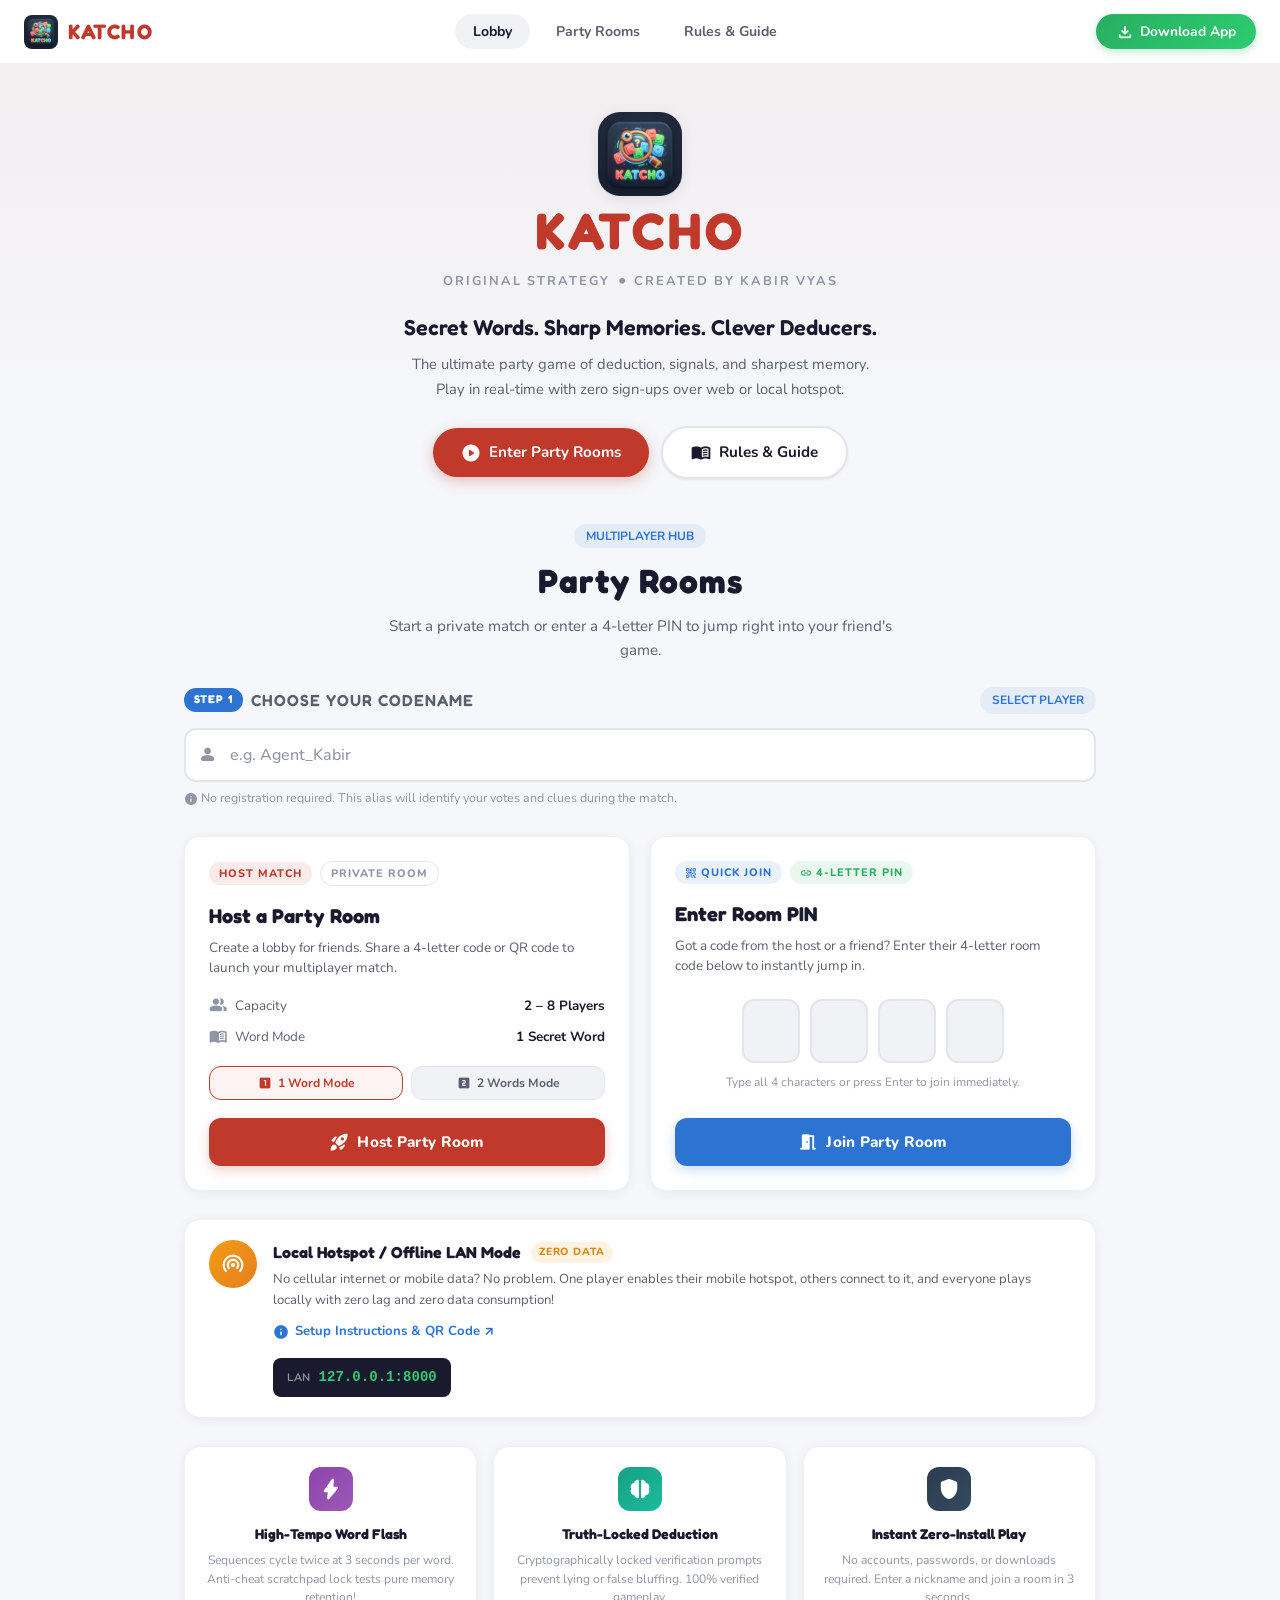
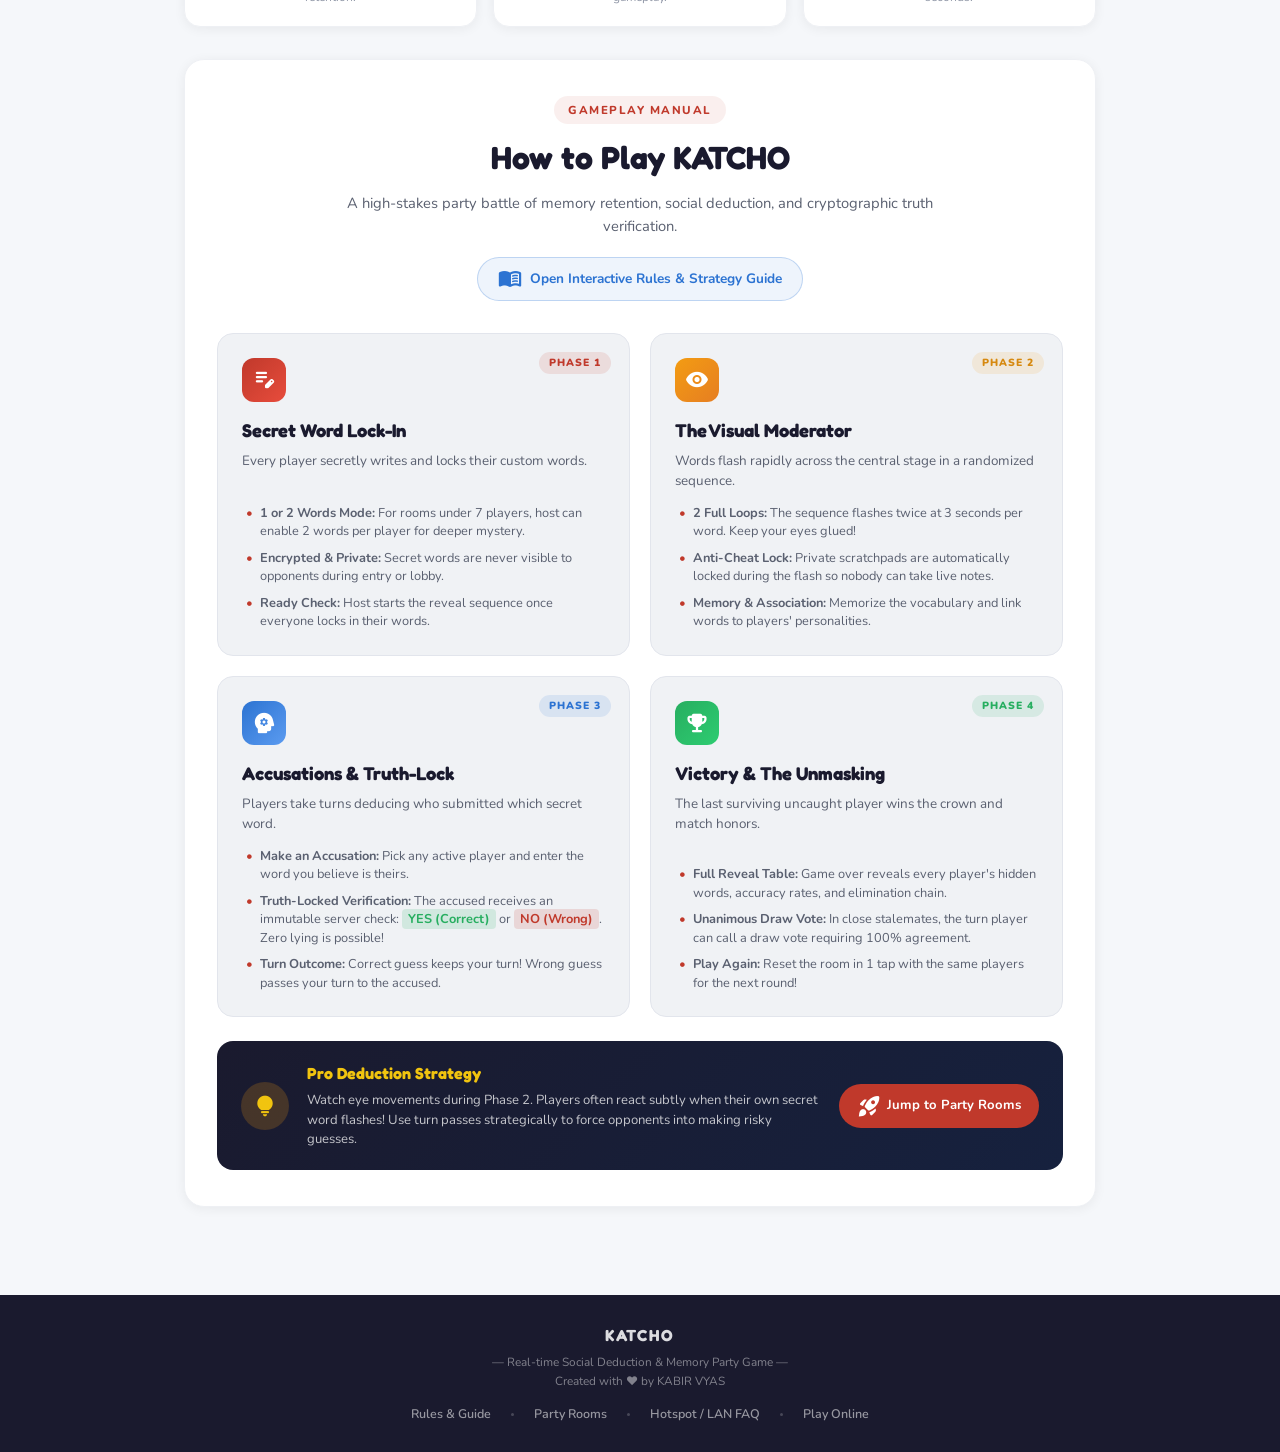
==== commit 1a381dbe: "adjusted the way of downloading / installing the katcho" ====
--- a/static/landing.html
+++ b/static/landing.html
@@ -133,6 +133,30 @@
       display: flex;
       align-items: center;
       gap: 10px;
+    }
+    .btn-nav-download {
+      padding: 8px 20px;
+      border-radius: var(--radius-pill);
+      background: linear-gradient(135deg, #27AE60, #2ECC71);
+      color: #ffffff !important;
+      font-weight: 700;
+      font-size: 0.86rem;
+      transition: var(--transition);
+      display: flex;
+      align-items: center;
+      gap: 6px;
+      border: none;
+      cursor: pointer;
+      box-shadow: 0 3px 10px rgba(39, 174, 96, 0.28);
+      text-decoration: none !important;
+    }
+    .btn-nav-download:hover {
+      background: linear-gradient(135deg, #219653, #27AE60);
+      transform: translateY(-1px);
+      box-shadow: 0 6px 16px rgba(39, 174, 96, 0.38);
+    }
+    .btn-nav-download:active {
+      transform: translateY(0);
     }
     .btn-nav-play {
       padding: 8px 20px;
@@ -1206,6 +1230,7 @@
       .hero-title { font-size: 1.85rem; }
       .hero-cta-row { flex-direction: column; }
       .btn-hero { width: 100%; justify-content: center; }
+      .btn-nav-download { padding: 6px 14px; font-size: 0.8rem; }
     }
 
     /* ============================
@@ -1240,10 +1265,10 @@
       <li><a href="#rules" id="navRulesLink">Rules &amp; Guide</a></li>
     </ul>
     <div class="nav-actions">
-      <a href="#party-rooms" class="btn-nav-play" id="btnNavPlay">
-        <span class="material-symbols-rounded" style="font-size:18px;">sports_esports</span>
-        Enter Party Room
-      </a>
+      <button type="button" class="btn-nav-download" id="btnNavDownload" title="Download &amp; Install KATCHO App">
+        <span class="material-symbols-rounded" style="font-size:18px;">download</span>
+        <span>Download App</span>
+      </button>
     </div>
   </nav>
 
@@ -1661,6 +1686,81 @@
         <div class="modal-footer-cta">
           <button type="button" class="btn-modal-action" id="btnModalCloseLan">
             Close Instructions
+          </button>
+        </div>
+      </div>
+    </div>
+  </div>
+
+  <!-- ============================================ -->
+  <!-- DOWNLOAD / INSTALL APP MODAL                 -->
+  <!-- ============================================ -->
+  <div class="landing-modal-overlay hidden" id="modalInstallLanding">
+    <div class="landing-modal" style="max-width: 520px;">
+      <div class="landing-modal-header">
+        <div class="landing-modal-title">
+          <span class="material-symbols-rounded" style="color:var(--clr-success); font-size:24px;">download_for_offline</span>
+          <h3>Download &amp; Install KATCHO</h3>
+        </div>
+        <button type="button" class="landing-modal-close" id="btnCloseInstallModal" aria-label="Close Install Dialog">&times;</button>
+      </div>
+      <div class="landing-modal-body" style="text-align: center;">
+        <div style="font-size: 2.8rem; margin-bottom: 8px;">🎮📲</div>
+        <h4 style="font-family: var(--font-display); font-size: 1.35rem; color: var(--clr-text); margin-bottom: 6px;">
+          Install KATCHO on Your Device
+        </h4>
+        <p style="color: var(--clr-text-secondary); font-size: 0.92rem; margin-bottom: 20px;">
+          Get the official full-screen game on your PC, tablet, or phone with instant 1-tap launch!
+        </p>
+
+        <!-- Direct 1-Click Install Button -->
+        <div style="margin-bottom: 22px;">
+          <button type="button" id="btnLandingInstallPrompt" style="width: 100%; padding: 14px 24px; border-radius: var(--radius-md); background: linear-gradient(135deg, #27AE60, #2ECC71); color: #fff; font-size: 1.05rem; font-weight: 700; border: none; cursor: pointer; box-shadow: 0 4px 14px rgba(39,174,96,0.35); display: flex; align-items: center; justify-content: center; gap: 8px; transition: var(--transition);">
+            <span class="material-symbols-rounded" style="font-size: 22px;">bolt</span>
+            <span>⚡ Install KATCHO App Now</span>
+          </button>
+          <div style="margin-top: 8px; font-size: 0.78rem; color: var(--clr-text-muted); display: flex; align-items: center; justify-content: center; gap: 6px;">
+            <span>🛡️ 100% Safe</span>
+            <span>•</span>
+            <span>Zero Permissions</span>
+            <span>•</span>
+            <span>Under 2 MB</span>
+          </div>
+        </div>
+
+        <!-- Platform Instructions -->
+        <div style="display: flex; flex-direction: column; gap: 10px; text-align: left;">
+          <div style="background: var(--clr-surface-alt); border: 1px solid var(--clr-border); border-radius: var(--radius-md); padding: 12px 16px;">
+            <div style="font-weight: 700; font-size: 0.88rem; color: var(--clr-text); margin-bottom: 4px; display: flex; align-items: center; gap: 6px;">
+              💻 <span>Windows &amp; Mac Desktop (Chrome / Edge / Brave)</span>
+            </div>
+            <p style="font-size: 0.82rem; color: var(--clr-text-secondary); margin: 0;">
+              Click the <strong>Install icon (⤓ or ⊕)</strong> in your browser's address bar, or click browser menu <strong>(⋮) &rarr; "Install KATCHO..."</strong>.
+            </p>
+          </div>
+
+          <div style="background: var(--clr-surface-alt); border: 1px solid var(--clr-border); border-radius: var(--radius-md); padding: 12px 16px;">
+            <div style="font-weight: 700; font-size: 0.88rem; color: var(--clr-text); margin-bottom: 4px; display: flex; align-items: center; gap: 6px;">
+              🤖 <span>Android (Chrome)</span>
+            </div>
+            <p style="font-size: 0.82rem; color: var(--clr-text-secondary); margin: 0;">
+              Tap <strong>"Install KATCHO App Now"</strong> above, or tap Chrome menu <strong>(⋮) &rarr; "Add to Home screen" / "Install app"</strong>.
+            </p>
+          </div>
+
+          <div style="background: var(--clr-surface-alt); border: 1px solid var(--clr-border); border-radius: var(--radius-md); padding: 12px 16px;">
+            <div style="font-weight: 700; font-size: 0.88rem; color: var(--clr-text); margin-bottom: 4px; display: flex; align-items: center; gap: 6px;">
+              🍏 <span>iPhone &amp; iPad (Safari)</span>
+            </div>
+            <p style="font-size: 0.82rem; color: var(--clr-text-secondary); margin: 0;">
+              Tap Safari's <strong>Share button (📤)</strong> at the bottom of the screen, scroll down and tap <strong>"Add to Home Screen ➕"</strong>.
+            </p>
+          </div>
+        </div>
+
+        <div style="margin-top: 18px;">
+          <button type="button" class="btn-modal-action" id="btnModalCloseInstall" style="width: 100%; justify-content: center;">
+            Close
           </button>
         </div>
       </div>
@@ -1887,12 +1987,14 @@
     window.addEventListener('click', (e) => {
       if (e.target === modalRules) closeRulesModal();
       if (e.target === modalLan) closeLanModal();
+      if (e.target === modalInstall) closeInstallModal();
     });
 
     window.addEventListener('keydown', (e) => {
       if (e.key === 'Escape') {
         closeRulesModal();
         closeLanModal();
+        closeInstallModal();
       }
     });
 
@@ -1934,6 +2036,101 @@
     document.querySelectorAll('.feature-card, .action-card, .lan-banner, .rules-section, .party-rooms-header').forEach(el => {
       observer.observe(el);
     });
+
+    // --- PWA Download & Install Handling ---
+    let deferredInstallPrompt = null;
+    window.addEventListener('beforeinstallprompt', (e) => {
+      e.preventDefault();
+      deferredInstallPrompt = e;
+    });
+
+    window.addEventListener('appinstalled', () => {
+      deferredInstallPrompt = null;
+      showLandingToast('🎉 KATCHO installed successfully!');
+      closeInstallModal();
+    });
+
+    const modalInstall = document.getElementById('modalInstallLanding');
+    function openInstallModal() {
+      if (modalInstall) {
+        modalInstall.classList.remove('hidden');
+        document.body.style.overflow = 'hidden';
+      }
+    }
+    function closeInstallModal() {
+      if (modalInstall) {
+        modalInstall.classList.add('hidden');
+        document.body.style.overflow = '';
+      }
+    }
+
+    const btnNavDownload = document.getElementById('btnNavDownload');
+    if (btnNavDownload) {
+      btnNavDownload.addEventListener('click', async (e) => {
+        e.preventDefault();
+        if (deferredInstallPrompt) {
+          try {
+            deferredInstallPrompt.prompt();
+            const { outcome } = await deferredInstallPrompt.userChoice;
+            if (outcome === 'accepted') {
+              showLandingToast('🎉 KATCHO installed to your device!');
+              deferredInstallPrompt = null;
+              return;
+            }
+          } catch (err) {
+            console.warn('Install prompt error:', err);
+          }
+        }
+        openInstallModal();
+      });
+    }
+
+    const btnLandingInstallPrompt = document.getElementById('btnLandingInstallPrompt');
+    if (btnLandingInstallPrompt) {
+      btnLandingInstallPrompt.addEventListener('click', async () => {
+        if (deferredInstallPrompt) {
+          try {
+            deferredInstallPrompt.prompt();
+            const { outcome } = await deferredInstallPrompt.userChoice;
+            if (outcome === 'accepted') {
+              showLandingToast('🎉 KATCHO installed to your device!');
+              deferredInstallPrompt = null;
+              closeInstallModal();
+            }
+          } catch (err) {
+            console.warn('Install prompt error:', err);
+          }
+        } else {
+          showLandingToast('Follow the steps below for your browser or platform 👇');
+        }
+      });
+    }
+
+    const btnCloseInstallModal = document.getElementById('btnCloseInstallModal');
+    if (btnCloseInstallModal) btnCloseInstallModal.addEventListener('click', closeInstallModal);
+    const btnModalCloseInstall = document.getElementById('btnModalCloseInstall');
+    if (btnModalCloseInstall) btnModalCloseInstall.addEventListener('click', closeInstallModal);
+
+    // --- Register Service Worker for PWA installation & Auto-Bust Stale Caches ---
+    if ('serviceWorker' in navigator) {
+      window.addEventListener('load', async () => {
+        try {
+          if ('caches' in window) {
+            const keys = await caches.keys();
+            for (const key of keys) {
+              if (key !== 'katcho-v2.0') {
+                await caches.delete(key);
+                console.log('[KATCHO] Cleared legacy cache:', key);
+              }
+            }
+          }
+          const reg = await navigator.serviceWorker.register('/service-worker.js?v=2.0');
+          if (reg) reg.update();
+        } catch (e) {
+          console.warn('SW register error:', e);
+        }
+      });
+    }
   </script>
 
 </body>
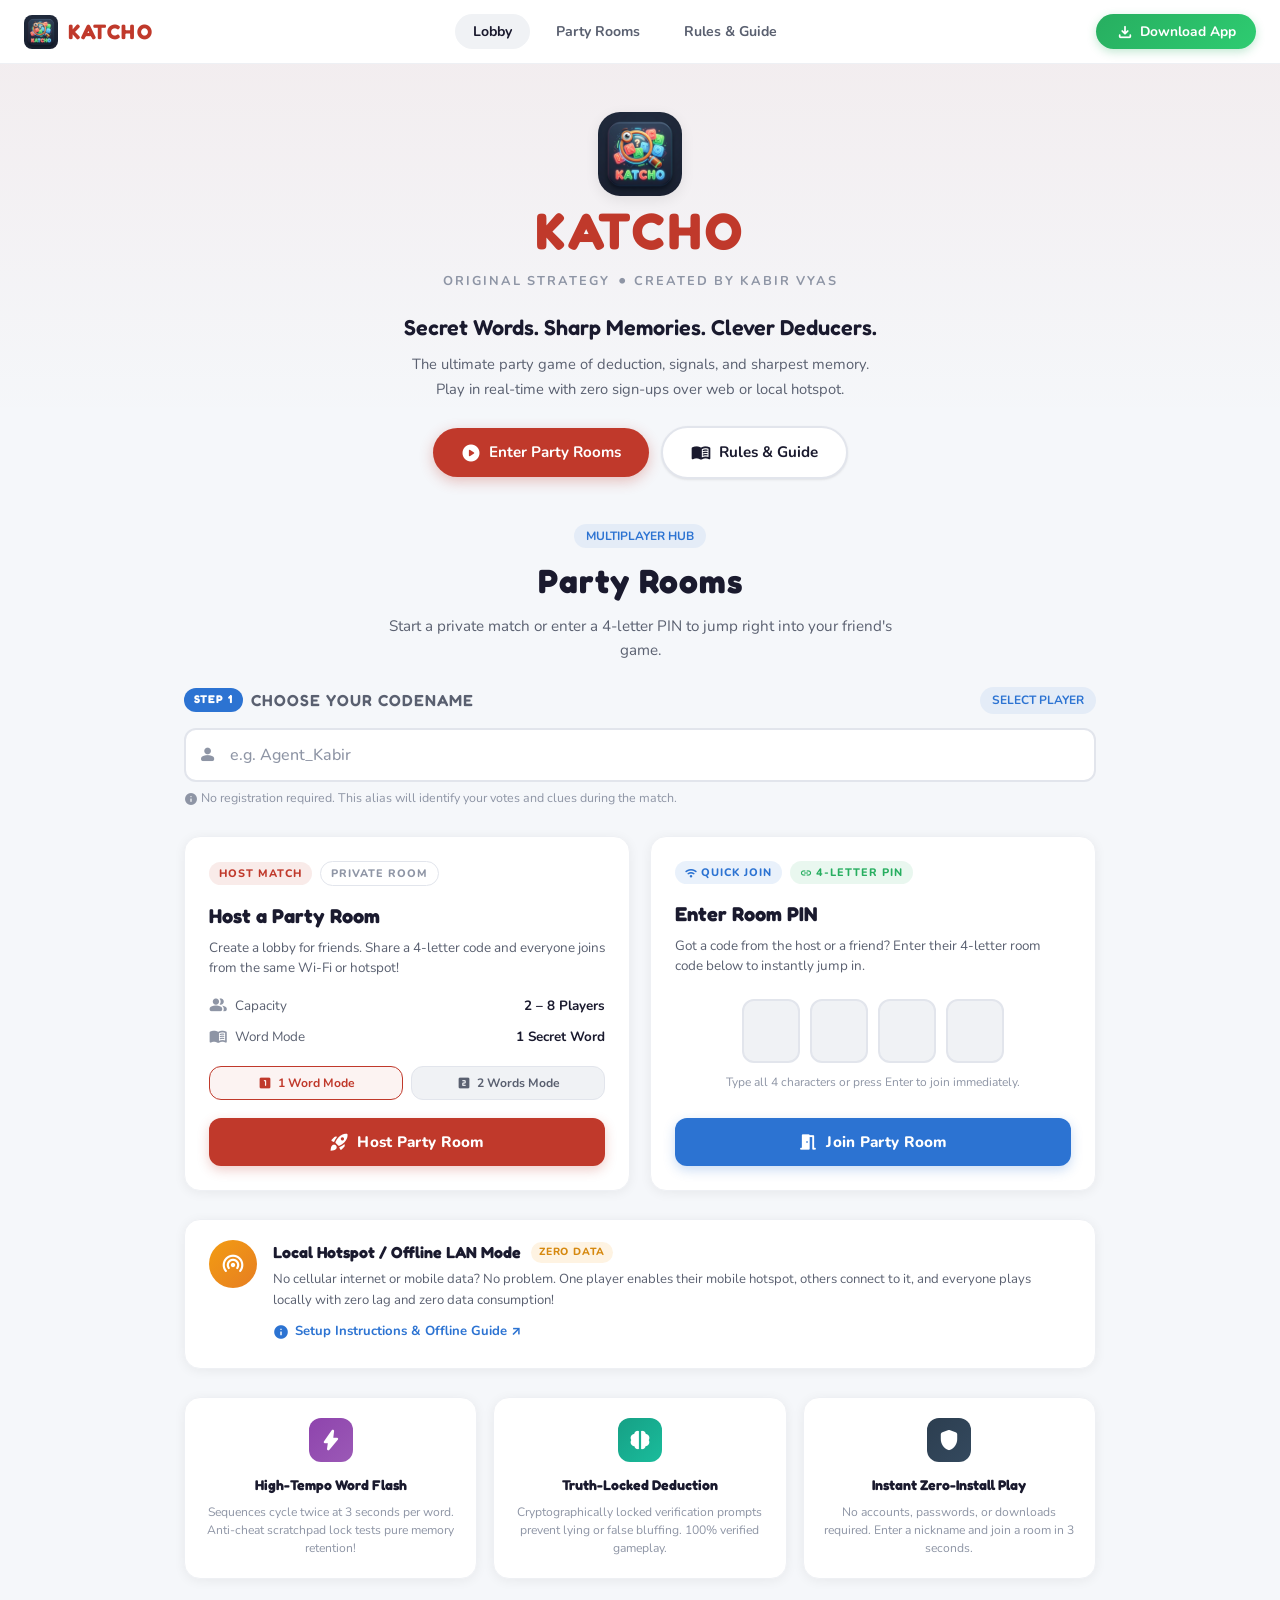
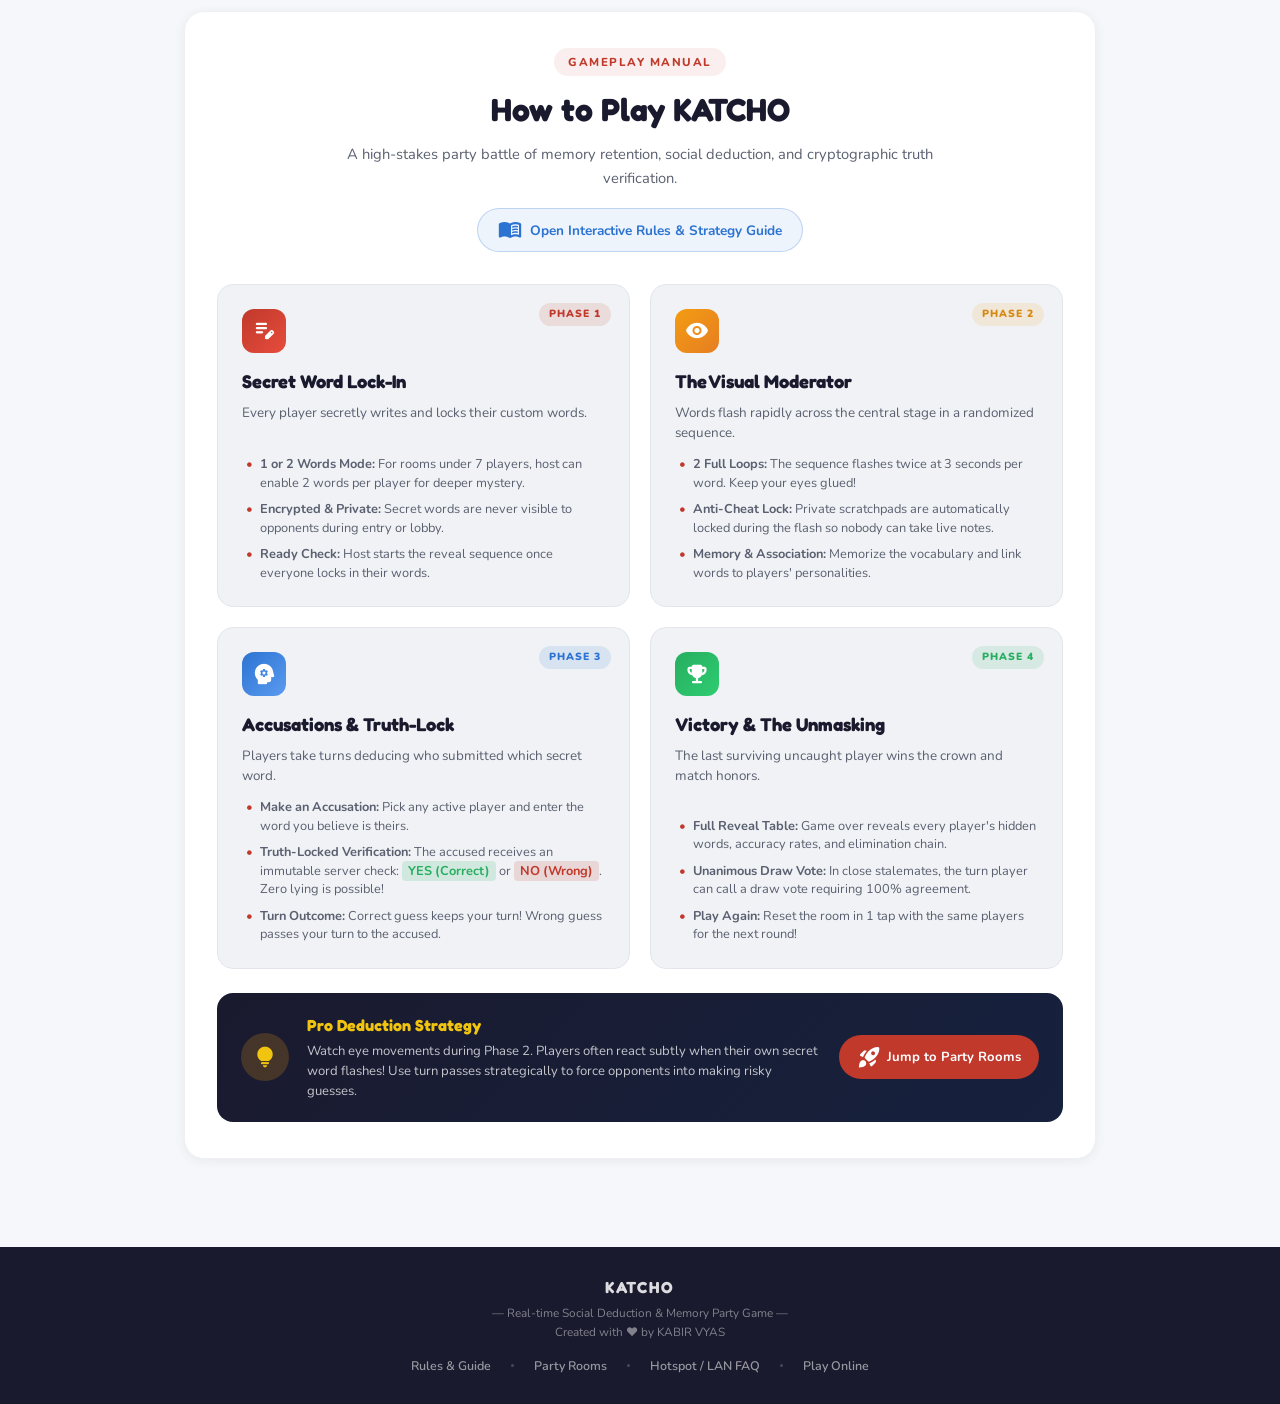
==== commit 9afb5b80: "adding a way to enter the lan room" ====
--- a/static/landing.html
+++ b/static/landing.html
@@ -1101,7 +1101,7 @@
       font-size: 0.75rem;
       flex-shrink: 0;
     }
-    .lan-qr-container {
+    .lan-url-container {
       text-align: center;
       padding: 16px;
       background: var(--clr-surface-alt);
@@ -1356,7 +1356,7 @@
           <span class="card-tag tag-outline">Private Room</span>
         </div>
         <h3 class="card-title">Host a Party Room</h3>
-        <p class="card-desc">Create a lobby for friends. Share a 4-letter code or QR code to launch your multiplayer match.</p>
+        <p class="card-desc">Create a lobby for friends. Share a 4-letter code and everyone joins from the same Wi-Fi or hotspot!</p>
 
         <div class="option-row">
           <span class="material-symbols-rounded">group</span>
@@ -1389,7 +1389,7 @@
       <div class="action-card">
         <div class="card-header-row">
           <span class="card-tag tag-blue">
-            <span class="material-symbols-rounded" style="font-size:12px;">qr_code_2</span>
+            <span class="material-symbols-rounded" style="font-size:12px;">wifi</span>
             Quick Join
           </span>
           <span class="card-tag tag-green">
@@ -1431,12 +1431,8 @@
         </p>
         <a href="#" class="lan-link" id="linkShowLan">
           <span class="material-symbols-rounded" style="font-size:16px;">info</span>
-          Setup Instructions &amp; QR Code ↗
+          Setup Instructions &amp; Offline Guide ↗
         </a>
-        <div class="lan-ip-box" id="lanIpBox">
-          <span class="lan-ip-label">LAN</span>
-          <span class="lan-ip-value" id="lanIpDisplay">127.0.0.1:8000</span>
-        </div>
       </div>
     </div>
 
@@ -1674,13 +1670,17 @@
           </div>
           <div class="lan-step-item">
             <span class="lan-step-num">3</span>
-            <div><strong>Scan QR or Enter IP:</strong> Friends scan the QR code below or open the LAN IP in their phone's browser (Chrome, Safari, Firefox).</div>
+            <div><strong>Type the Address:</strong> Everyone opens a browser on their phone and types the address shown below. No internet or mobile data needed!</div>
           </div>
         </div>
 
-        <div class="lan-qr-container">
-          <img id="landingQrImage" src="" alt="LAN Hotspot QR Code" style="display:none; max-width:200px; margin:0 auto; border-radius:12px; box-shadow:var(--shadow-md);" />
-          <div class="lan-url-display" id="landingLanUrlText">Loading LAN IP...</div>
+        <div class="lan-url-container">
+          <div id="lanUrlDisplayBox" style="background:#0F1117; border-radius:10px; padding:14px 16px; margin-bottom:12px; display:flex; align-items:center; gap:10px;">
+            <span style="font-size:1.1rem;">🔗</span>
+            <span id="landingLanUrlText" style="font-family:'Courier New',monospace; font-size:0.92rem; font-weight:700; color:#2ECC71; flex:1; word-break:break-all;">Loading...</span>
+            <button id="btnLandingCopyUrl" style="flex-shrink:0; padding:6px 14px; background:var(--clr-accent); color:#fff; border:none; border-radius:8px; font-weight:700; font-size:0.8rem; cursor:pointer;">Copy</button>
+          </div>
+          <p id="landingLanModeNote" style="font-size:0.78rem; color:var(--clr-text-muted); text-align:center; margin:0;"></p>
         </div>
 
         <div class="modal-footer-cta">
@@ -1998,28 +1998,39 @@
       }
     });
 
-    // --- Fetch LAN info for display and QR code ---
+    // --- Fetch LAN info for display ---
     async function loadLanInfo() {
       try {
         const resp = await fetch('/api/lan-info');
         const data = await resp.json();
         if (data) {
-          if (data.lan_url) {
-            const displayEl = document.getElementById('lanIpDisplay');
-            if (displayEl) displayEl.textContent = data.lan_url.replace('http://', '');
-            const modalUrlEl = document.getElementById('landingLanUrlText');
-            if (modalUrlEl) modalUrlEl.textContent = data.lan_url;
+          const urlEl = document.getElementById('landingLanUrlText');
+          const noteEl = document.getElementById('landingLanModeNote');
+          const copyBtn = document.getElementById('btnLandingCopyUrl');
+
+          if (urlEl && data.lan_url) {
+            urlEl.textContent = data.lan_url;
           }
-          if (data.qr_data_url) {
-            const qrImg = document.getElementById('landingQrImage');
-            if (qrImg) {
-              qrImg.src = data.qr_data_url;
-              qrImg.style.display = 'block';
-            }
+          if (noteEl) {
+            noteEl.textContent = data.is_cloud
+              ? '🌐 Online mode — share this link with friends to play together anywhere!'
+              : '📡 Hotspot mode — friends join your Wi-Fi/hotspot then type this address in their browser.';
+          }
+          if (copyBtn) {
+            copyBtn.addEventListener('click', () => {
+              const url = urlEl ? urlEl.textContent : '';
+              if (url) {
+                navigator.clipboard.writeText(url).then(() => {
+                  showLandingToast('📋 Link copied!');
+                }).catch(() => showLandingToast(url));
+              }
+            });
           }
         }
       } catch (e) {
         // Silently fail - LAN info is optional
+        const urlEl = document.getElementById('landingLanUrlText');
+        if (urlEl) urlEl.textContent = window.location.origin;
       }
     }
     loadLanInfo();
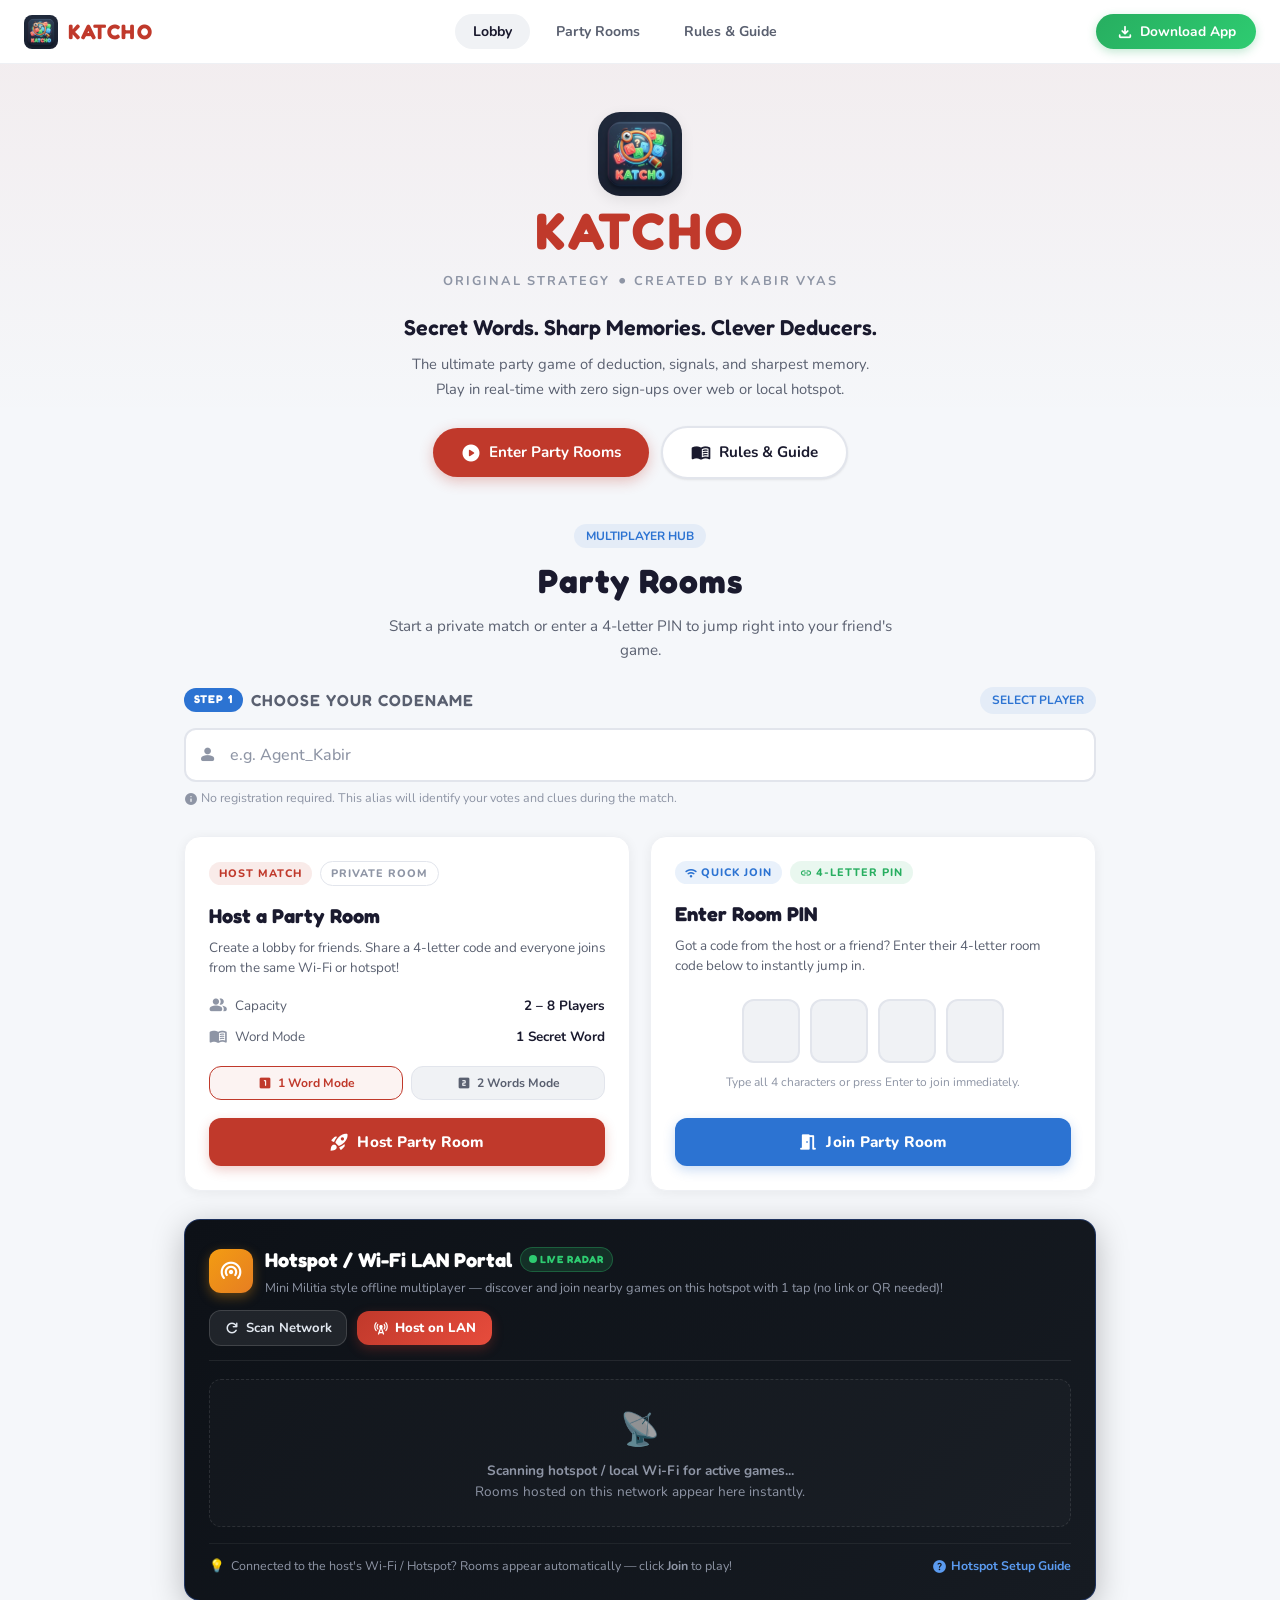
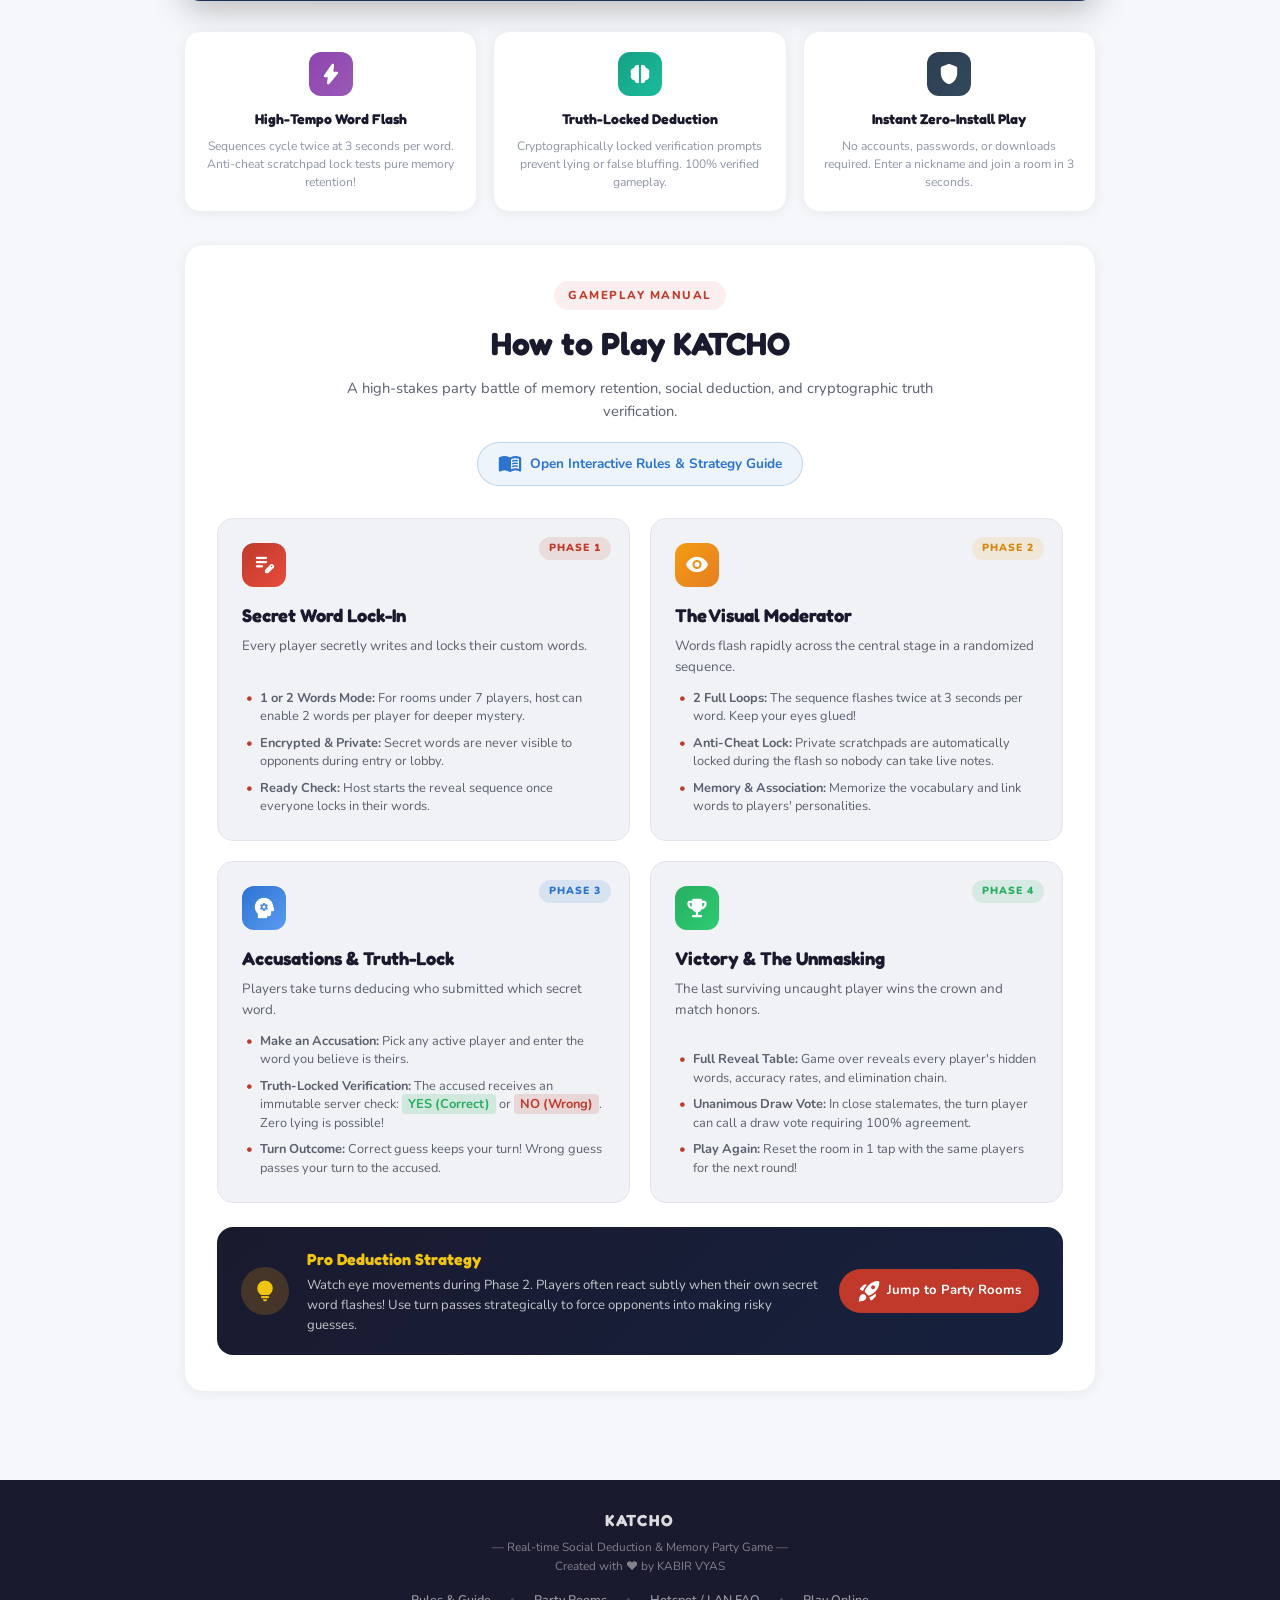
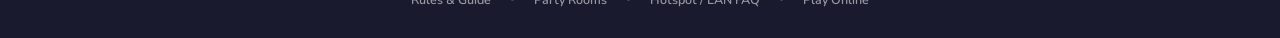
==== commit d8235163: "create a portal to scan live room or host lan room." ====
--- a/static/landing.html
+++ b/static/landing.html
@@ -568,91 +568,261 @@
     }
 
     /* ============================
-       LAN / HOTSPOT BANNER
+       LAN / HOTSPOT PORTAL — Mini Militia Style
        ============================ */
-    .lan-banner {
-      background: var(--clr-surface);
-      border: 1px solid var(--clr-border-light);
+    .lan-portal-card {
+      background: linear-gradient(135deg, #0D1117 0%, #161B22 100%);
+      border: 1.5px solid rgba(56, 103, 214, 0.35);
       border-radius: var(--radius-lg);
-      padding: 20px 24px;
-      box-shadow: var(--shadow-card);
-      margin-bottom: 28px;
-      display: flex;
-      align-items: flex-start;
-      gap: 16px;
-    }
-    .lan-icon-wrap {
-      width: 48px;
-      height: 48px;
+      padding: 24px;
+      box-shadow: 0 8px 32px rgba(0, 0, 0, 0.25);
+      margin-bottom: 30px;
+      color: #fff;
+    }
+    .lan-portal-header {
+      display: flex;
+      align-items: center;
+      justify-content: space-between;
+      flex-wrap: wrap;
+      gap: 12px;
+      margin-bottom: 18px;
+      padding-bottom: 14px;
+      border-bottom: 1px solid rgba(255, 255, 255, 0.08);
+    }
+    .lan-portal-title-wrap {
+      display: flex;
+      align-items: center;
+      gap: 12px;
+    }
+    .lan-portal-icon {
+      width: 44px;
+      height: 44px;
+      border-radius: 12px;
+      background: linear-gradient(135deg, #F39C12 0%, #E67E22 100%);
+      display: flex;
+      align-items: center;
+      justify-content: center;
+      color: #fff;
+      font-size: 1.4rem;
+      box-shadow: 0 4px 12px rgba(243, 156, 18, 0.35);
+    }
+    .lan-portal-title {
+      font-family: var(--font-display);
+      font-size: 1.25rem;
+      font-weight: 700;
+      color: #fff;
+      display: flex;
+      align-items: center;
+      gap: 8px;
+    }
+    .lan-portal-badge {
+      font-size: 0.65rem;
+      font-weight: 800;
+      letter-spacing: 1px;
+      text-transform: uppercase;
+      padding: 3px 8px;
+      border-radius: var(--radius-pill);
+      background: rgba(46, 204, 113, 0.15);
+      color: #2ECC71;
+      border: 1px solid rgba(46, 204, 113, 0.3);
+    }
+    .lan-portal-sub {
+      font-size: 0.8rem;
+      color: #8E95A5;
+      margin-top: 2px;
+    }
+    .lan-portal-actions {
+      display: flex;
+      align-items: center;
+      gap: 10px;
+    }
+    .btn-portal-refresh {
+      background: rgba(255, 255, 255, 0.08);
+      border: 1px solid rgba(255, 255, 255, 0.14);
+      color: #E2E8F0;
+      padding: 8px 14px;
+      border-radius: var(--radius-md);
+      font-size: 0.82rem;
+      font-weight: 700;
+      display: inline-flex;
+      align-items: center;
+      gap: 6px;
+      cursor: pointer;
+      transition: var(--transition);
+    }
+    .btn-portal-refresh:hover {
+      background: rgba(255, 255, 255, 0.15);
+      color: #fff;
+    }
+    .btn-portal-host-lan {
+      background: linear-gradient(135deg, #C0392B, #E74C3C);
+      color: #fff;
+      padding: 8px 16px;
+      border-radius: var(--radius-md);
+      font-size: 0.82rem;
+      font-weight: 800;
+      display: inline-flex;
+      align-items: center;
+      gap: 6px;
+      cursor: pointer;
+      box-shadow: 0 4px 12px rgba(192, 57, 43, 0.3);
+      transition: var(--transition);
+    }
+    .btn-portal-host-lan:hover {
+      transform: translateY(-1px);
+      box-shadow: 0 6px 16px rgba(192, 57, 43, 0.4);
+    }
+    .lan-pulse-dot {
+      width: 8px;
+      height: 8px;
       border-radius: 50%;
-      background: linear-gradient(135deg, #F39C12 0%, #E67E22 100%);
+      background: #2ECC71;
+      animation: lanPulse 1.5s ease-in-out infinite;
+      display: inline-block;
+      flex-shrink: 0;
+    }
+    @keyframes lanPulse {
+      0%, 100% { opacity: 1; transform: scale(1); }
+      50% { opacity: 0.35; transform: scale(0.7); }
+    }
+    .lan-rooms-grid {
+      display: grid;
+      grid-template-columns: repeat(auto-fill, minmax(280px, 1fr));
+      gap: 12px;
+      min-height: 90px;
+    }
+    .lan-portal-room-card {
+      background: rgba(255, 255, 255, 0.05);
+      border: 1px solid rgba(255, 255, 255, 0.1);
+      border-radius: var(--radius-md);
+      padding: 14px 16px;
+      display: flex;
+      align-items: center;
+      gap: 12px;
+      cursor: pointer;
+      transition: all 0.2s ease;
+      animation: roomSlideIn 0.3s ease-out;
+    }
+    .lan-portal-room-card:hover {
+      background: rgba(56, 103, 214, 0.18);
+      border-color: rgba(56, 103, 214, 0.55);
+      transform: translateY(-2px);
+      box-shadow: 0 6px 18px rgba(0, 0, 0, 0.3);
+    }
+    .lan-room-avatar {
+      width: 42px;
+      height: 42px;
+      border-radius: 50%;
+      background: linear-gradient(135deg, #2C73D2, #1A5FB4);
+      color: #fff;
+      font-weight: 800;
+      font-size: 1.1rem;
       display: flex;
       align-items: center;
       justify-content: center;
       flex-shrink: 0;
+      text-transform: uppercase;
+    }
+    .lan-room-info {
+      flex: 1;
+      min-width: 0;
+    }
+    .lan-room-host {
+      font-weight: 800;
+      font-size: 0.95rem;
       color: #fff;
-      font-size: 1.4rem;
-    }
-    .lan-content { flex: 1; }
-    .lan-title-row {
-      display: flex;
-      align-items: center;
+      white-space: nowrap;
+      overflow: hidden;
+      text-overflow: ellipsis;
+    }
+    .lan-room-meta {
+      font-size: 0.75rem;
+      color: #8E95A5;
+      margin-top: 2px;
+    }
+    .lan-room-meta strong {
+      color: #F39C12;
+      letter-spacing: 0.8px;
+    }
+    .lan-room-players {
+      text-align: right;
+      flex-shrink: 0;
+    }
+    .lan-room-count {
+      font-size: 0.78rem;
+      font-weight: 700;
+      color: #2ECC71;
+      background: rgba(46, 204, 113, 0.12);
+      padding: 3px 8px;
+      border-radius: var(--radius-pill);
+      display: inline-block;
+    }
+    .lan-room-join-btn {
+      margin-top: 6px;
+      background: #2C73D2;
+      color: #fff;
+      border: none;
+      padding: 6px 14px;
+      border-radius: 6px;
+      font-size: 0.78rem;
+      font-weight: 800;
+      cursor: pointer;
+      transition: background 0.15s ease;
+      display: block;
+      width: 100%;
+    }
+    .lan-room-join-btn:hover {
+      background: #1A5FB4;
+    }
+    .lan-portal-empty {
+      grid-column: 1 / -1;
+      display: flex;
+      flex-direction: column;
+      align-items: center;
+      justify-content: center;
+      padding: 24px;
+      text-align: center;
+      color: #8E95A5;
+      gap: 6px;
+      background: rgba(255, 255, 255, 0.02);
+      border-radius: var(--radius-md);
+      border: 1px dashed rgba(255, 255, 255, 0.1);
+    }
+    .lan-portal-empty span {
+      font-size: 2rem;
+      opacity: 0.6;
+    }
+    .lan-portal-empty p {
+      font-size: 0.85rem;
+      line-height: 1.5;
+    }
+    .lan-portal-footer {
+      margin-top: 16px;
+      padding-top: 12px;
+      border-top: 1px solid rgba(255, 255, 255, 0.06);
+      display: flex;
+      align-items: center;
+      justify-content: space-between;
+      flex-wrap: wrap;
       gap: 10px;
-      margin-bottom: 4px;
-    }
-    .lan-title {
-      font-family: var(--font-display);
-      font-weight: 700;
-      font-size: 1rem;
-      color: var(--clr-text);
-    }
-    .lan-badge {
-      font-size: 0.65rem;
-      font-weight: 800;
-      text-transform: uppercase;
-      letter-spacing: 0.8px;
-      padding: 2px 8px;
-      border-radius: var(--radius-pill);
-      background: rgba(243,156,18,0.12);
-      color: #D68910;
-    }
-    .lan-desc {
-      font-size: 0.82rem;
-      color: var(--clr-text-secondary);
-      line-height: 1.6;
-      margin-bottom: 10px;
-    }
-    .lan-link {
+      font-size: 0.78rem;
+      color: #8E95A5;
+    }
+    .lan-portal-tip {
+      display: flex;
+      align-items: center;
+      gap: 6px;
+    }
+    .lan-portal-guide-link {
+      color: #5B9BF0;
+      font-weight: 700;
       display: inline-flex;
       align-items: center;
-      gap: 6px;
-      font-size: 0.82rem;
-      font-weight: 700;
-      color: var(--clr-accent);
+      gap: 4px;
       cursor: pointer;
     }
-    .lan-ip-box {
-      display: flex;
-      align-items: center;
-      gap: 8px;
-      margin-top: 10px;
-      padding: 8px 14px;
-      background: #1A1A2E;
-      border-radius: var(--radius-sm);
-      width: fit-content;
-    }
-    .lan-ip-label {
-      font-size: 0.68rem;
-      font-weight: 700;
-      color: rgba(255,255,255,0.5);
-      text-transform: uppercase;
-      letter-spacing: 0.5px;
-    }
-    .lan-ip-value {
-      font-family: 'Courier New', monospace;
-      font-size: 0.88rem;
-      font-weight: 700;
-      color: #2ECC71;
+    .lan-portal-guide-link:hover {
+      text-decoration: underline;
     }
 
     /* ============================
@@ -1415,23 +1585,57 @@
       </div>
     </div>
 
-    <!-- LAN / HOTSPOT BANNER -->
-    <div class="lan-banner animate-in delay-4">
-      <div class="lan-icon-wrap">
-        <span class="material-symbols-rounded">wifi_tethering</span>
+    <!-- LAN / HOTSPOT ROOMS PORTAL (Mini Militia Style) -->
+    <div class="lan-portal-card animate-in delay-4" id="lanPortalCard">
+      <div class="lan-portal-header">
+        <div class="lan-portal-title-wrap">
+          <div class="lan-portal-icon">
+            <span class="material-symbols-rounded">wifi_tethering</span>
+          </div>
+          <div>
+            <div class="lan-portal-title">
+              <span>Hotspot / Wi-Fi LAN Portal</span>
+              <span class="lan-portal-badge">
+                <span class="lan-pulse-dot"></span>
+                LIVE RADAR
+              </span>
+            </div>
+            <p class="lan-portal-sub">
+              Mini Militia style offline multiplayer — discover and join nearby games on this hotspot with 1 tap (no link or QR needed)!
+            </p>
+          </div>
+        </div>
+        <div class="lan-portal-actions">
+          <button type="button" class="btn-portal-refresh" id="btnLandingRefreshLan" title="Refresh local rooms">
+            <span class="material-symbols-rounded" style="font-size:16px;">refresh</span>
+            Scan Network
+          </button>
+          <button type="button" class="btn-portal-host-lan" id="btnLandingHostLan">
+            <span class="material-symbols-rounded" style="font-size:16px;">cell_tower</span>
+            Host on LAN
+          </button>
+        </div>
       </div>
-      <div class="lan-content">
-        <div class="lan-title-row">
-          <span class="lan-title">Local Hotspot / Offline LAN Mode</span>
-          <span class="lan-badge">Zero Data</span>
-        </div>
-        <p class="lan-desc">
-          No cellular internet or mobile data? No problem. One player enables their mobile hotspot, others connect to it, and
-          everyone plays locally with zero lag and zero data consumption!
-        </p>
-        <a href="#" class="lan-link" id="linkShowLan">
-          <span class="material-symbols-rounded" style="font-size:16px;">info</span>
-          Setup Instructions &amp; Offline Guide ↗
+
+      <!-- Discovered Rooms Grid -->
+      <div class="lan-rooms-grid" id="landingLanRoomsGrid">
+        <div class="lan-portal-empty" id="landingLanRoomsEmpty">
+          <span>📡</span>
+          <p>
+            <strong>Scanning hotspot / local Wi-Fi for active games...</strong><br>
+            Rooms hosted on this network appear here instantly.
+          </p>
+        </div>
+      </div>
+
+      <div class="lan-portal-footer">
+        <div class="lan-portal-tip">
+          <span>💡</span>
+          <span>Connected to the host's Wi-Fi / Hotspot? Rooms appear automatically — click <strong>Join</strong> to play!</span>
+        </div>
+        <a href="#" class="lan-portal-guide-link" id="linkShowLan">
+          <span class="material-symbols-rounded" style="font-size:15px;">help</span>
+          Hotspot Setup Guide
         </a>
       </div>
     </div>
@@ -1686,6 +1890,32 @@
         <div class="modal-footer-cta">
           <button type="button" class="btn-modal-action" id="btnModalCloseLan">
             Close Instructions
+          </button>
+        </div>
+      </div>
+    </div>
+  </div>
+
+  <!-- LAN ROOM JOIN CONFIRMATION MODAL (Mini Militia style) -->
+  <div class="landing-modal-overlay hidden" id="modalLanJoinLanding">
+    <div class="landing-modal" style="max-width:380px; text-align:center;">
+      <div class="landing-modal-header" style="justify-content:center; border-bottom:none; padding-bottom:0;">
+        <span class="material-symbols-rounded" style="color:#5B9BF0; font-size:3rem;">wifi_tethering</span>
+      </div>
+      <div class="landing-modal-body" style="padding-top:6px;">
+        <div style="font-size:0.72rem; font-weight:800; letter-spacing:1.5px; text-transform:uppercase; color:#5B9BF0; margin-bottom:6px;">Hotspot Room Found</div>
+        <h3 id="lanJoinHostNameLanding" style="font-family:var(--font-display); font-size:1.6rem; font-weight:700; color:var(--clr-text); margin-bottom:2px;">Host</h3>
+        <p style="color:var(--clr-text-secondary); font-size:0.85rem; margin-bottom:4px;">is hosting a match on this network</p>
+        <div id="lanJoinPlayerCountLanding" style="font-size:0.82rem; font-weight:700; color:#27AE60; margin-bottom:18px;">2 / 8 players</div>
+        <p style="color:var(--clr-text); font-size:0.92rem; margin-bottom:22px;">
+          Do you want to join <strong id="lanJoinHostName2Landing">Host</strong>'s room?
+        </p>
+        <div style="display:flex; gap:10px; justify-content:center;">
+          <button type="button" id="btnLandingLanJoinConfirm" style="flex:1; padding:12px; border-radius:var(--radius-md); background:var(--clr-success); color:#fff; font-weight:800; font-size:0.92rem; border:none; cursor:pointer;">
+            ✅ Join Room
+          </button>
+          <button type="button" id="btnLandingLanJoinCancel" style="flex:1; padding:12px; border-radius:var(--radius-md); background:var(--clr-surface-alt); color:var(--clr-text); font-weight:700; font-size:0.92rem; border:1px solid var(--clr-border); cursor:pointer;">
+            Cancel
           </button>
         </div>
       </div>
@@ -2044,9 +2274,148 @@
       });
     }, { threshold: 0.1 });
 
-    document.querySelectorAll('.feature-card, .action-card, .lan-banner, .rules-section, .party-rooms-header').forEach(el => {
+    document.querySelectorAll('.feature-card, .action-card, .lan-portal-card, .rules-section, .party-rooms-header').forEach(el => {
       observer.observe(el);
     });
+
+    // ============================================
+    // LAN / HOTSPOT ROOMS RADAR (Mini Militia style)
+    // ============================================
+    const landingLanGrid = document.getElementById('landingLanRoomsGrid');
+    const landingLanEmpty = document.getElementById('landingLanRoomsEmpty');
+    const btnLandingRefreshLan = document.getElementById('btnLandingRefreshLan');
+    const btnLandingHostLan = document.getElementById('btnLandingHostLan');
+    const modalLanJoinLanding = document.getElementById('modalLanJoinLanding');
+    const lanJoinHostNameLanding = document.getElementById('lanJoinHostNameLanding');
+    const lanJoinHostName2Landing = document.getElementById('lanJoinHostName2Landing');
+    const lanJoinPlayerCountLanding = document.getElementById('lanJoinPlayerCountLanding');
+    const btnLandingLanJoinConfirm = document.getElementById('btnLandingLanJoinConfirm');
+    const btnLandingLanJoinCancel = document.getElementById('btnLandingLanJoinCancel');
+
+    let pendingLandingRoom = null;
+    let landingLanPollTimer = null;
+
+    function escapeHtml(str) {
+      const d = document.createElement('div');
+      d.textContent = str || '';
+      return d.innerHTML;
+    }
+
+    async function scanLandingLanRooms() {
+      try {
+        const res = await fetch('/api/rooms/discover');
+        const data = await res.json();
+        renderLandingLanRooms(data.rooms || []);
+      } catch (err) {
+        // Silently retain current state on network flicker
+      }
+    }
+
+    function renderLandingLanRooms(rooms) {
+      if (!landingLanGrid) return;
+
+      const validRooms = rooms.filter(r => r.player_count > 0);
+      
+      // Clear out previous cards (retain empty state)
+      const existing = landingLanGrid.querySelectorAll('.lan-portal-room-card');
+      existing.forEach(card => card.remove());
+
+      if (validRooms.length === 0) {
+        if (landingLanEmpty) landingLanEmpty.style.display = 'flex';
+        return;
+      }
+
+      if (landingLanEmpty) landingLanEmpty.style.display = 'none';
+
+      validRooms.forEach(room => {
+        const card = document.createElement('div');
+        card.className = 'lan-portal-room-card';
+        const initial = (room.host_name || '?')[0].toUpperCase();
+        card.innerHTML = `
+          <div class="lan-room-avatar">${escapeHtml(initial)}</div>
+          <div class="lan-room-info">
+            <div class="lan-room-host">${escapeHtml(room.host_name)}'s Game</div>
+            <div class="lan-room-meta">Code: <strong>${escapeHtml(room.room_code)}</strong> • Phase: ${escapeHtml(room.phase)}</div>
+          </div>
+          <div class="lan-room-players">
+            <span class="lan-room-count">👥 ${room.player_count}/${room.max_players}</span>
+            <button type="button" class="lan-room-join-btn" data-code="${escapeHtml(room.room_code)}" data-host="${escapeHtml(room.host_name)}" data-count="${room.player_count}" data-max="${room.max_players}">
+              Join ↗
+            </button>
+          </div>
+        `;
+
+        card.addEventListener('click', (e) => {
+          const btn = e.target.closest('.lan-room-join-btn') || card.querySelector('.lan-room-join-btn');
+          if (!btn) return;
+          openLandingLanJoinModal({
+            room_code: btn.dataset.code,
+            host_name: btn.dataset.host,
+            player_count: parseInt(btn.dataset.count, 10),
+            max_players: parseInt(btn.dataset.max, 10),
+          });
+        });
+
+        landingLanGrid.appendChild(card);
+      });
+    }
+
+    function openLandingLanJoinModal(room) {
+      pendingLandingRoom = room;
+      if (lanJoinHostNameLanding) lanJoinHostNameLanding.textContent = room.host_name;
+      if (lanJoinHostName2Landing) lanJoinHostName2Landing.textContent = room.host_name;
+      if (lanJoinPlayerCountLanding) lanJoinPlayerCountLanding.textContent = `${room.player_count} / ${room.max_players} players connected`;
+      if (modalLanJoinLanding) {
+        modalLanJoinLanding.classList.remove('hidden');
+        document.body.style.overflow = 'hidden';
+      }
+    }
+
+    function closeLandingLanJoinModal() {
+      if (modalLanJoinLanding) {
+        modalLanJoinLanding.classList.add('hidden');
+        document.body.style.overflow = '';
+      }
+      pendingLandingRoom = null;
+    }
+
+    if (btnLandingLanJoinCancel) {
+      btnLandingLanJoinCancel.addEventListener('click', closeLandingLanJoinModal);
+    }
+
+    if (btnLandingLanJoinConfirm) {
+      btnLandingLanJoinConfirm.addEventListener('click', () => {
+        if (!pendingLandingRoom) return;
+        const name = codenameInput.value.trim() || 'Player';
+        localStorage.setItem('katcho_player_name', name);
+        sessionStorage.setItem('katcho_player_name', name);
+        const code = pendingLandingRoom.room_code;
+        closeLandingLanJoinModal();
+        window.location.href = `/play?join=${encodeURIComponent(code)}&name=${encodeURIComponent(name)}&auto=1`;
+      });
+    }
+
+    if (btnLandingRefreshLan) {
+      btnLandingRefreshLan.addEventListener('click', () => {
+        btnLandingRefreshLan.style.opacity = '0.6';
+        scanLandingLanRooms().finally(() => {
+          setTimeout(() => { btnLandingRefreshLan.style.opacity = '1'; }, 300);
+        });
+      });
+    }
+
+    if (btnLandingHostLan) {
+      btnLandingHostLan.addEventListener('click', () => {
+        const name = codenameInput.value.trim() || 'Host';
+        localStorage.setItem('katcho_player_name', name);
+        sessionStorage.setItem('katcho_player_name', name);
+        window.location.href = `/play?host=1&name=${encodeURIComponent(name)}&mode=${selectedMode}`;
+      });
+    }
+
+    // Start auto-scanning for LAN rooms every 3.5 seconds
+    scanLandingLanRooms();
+    landingLanPollTimer = setInterval(scanLandingLanRooms, 3500);
 
     // --- PWA Download & Install Handling ---
     let deferredInstallPrompt = null;
